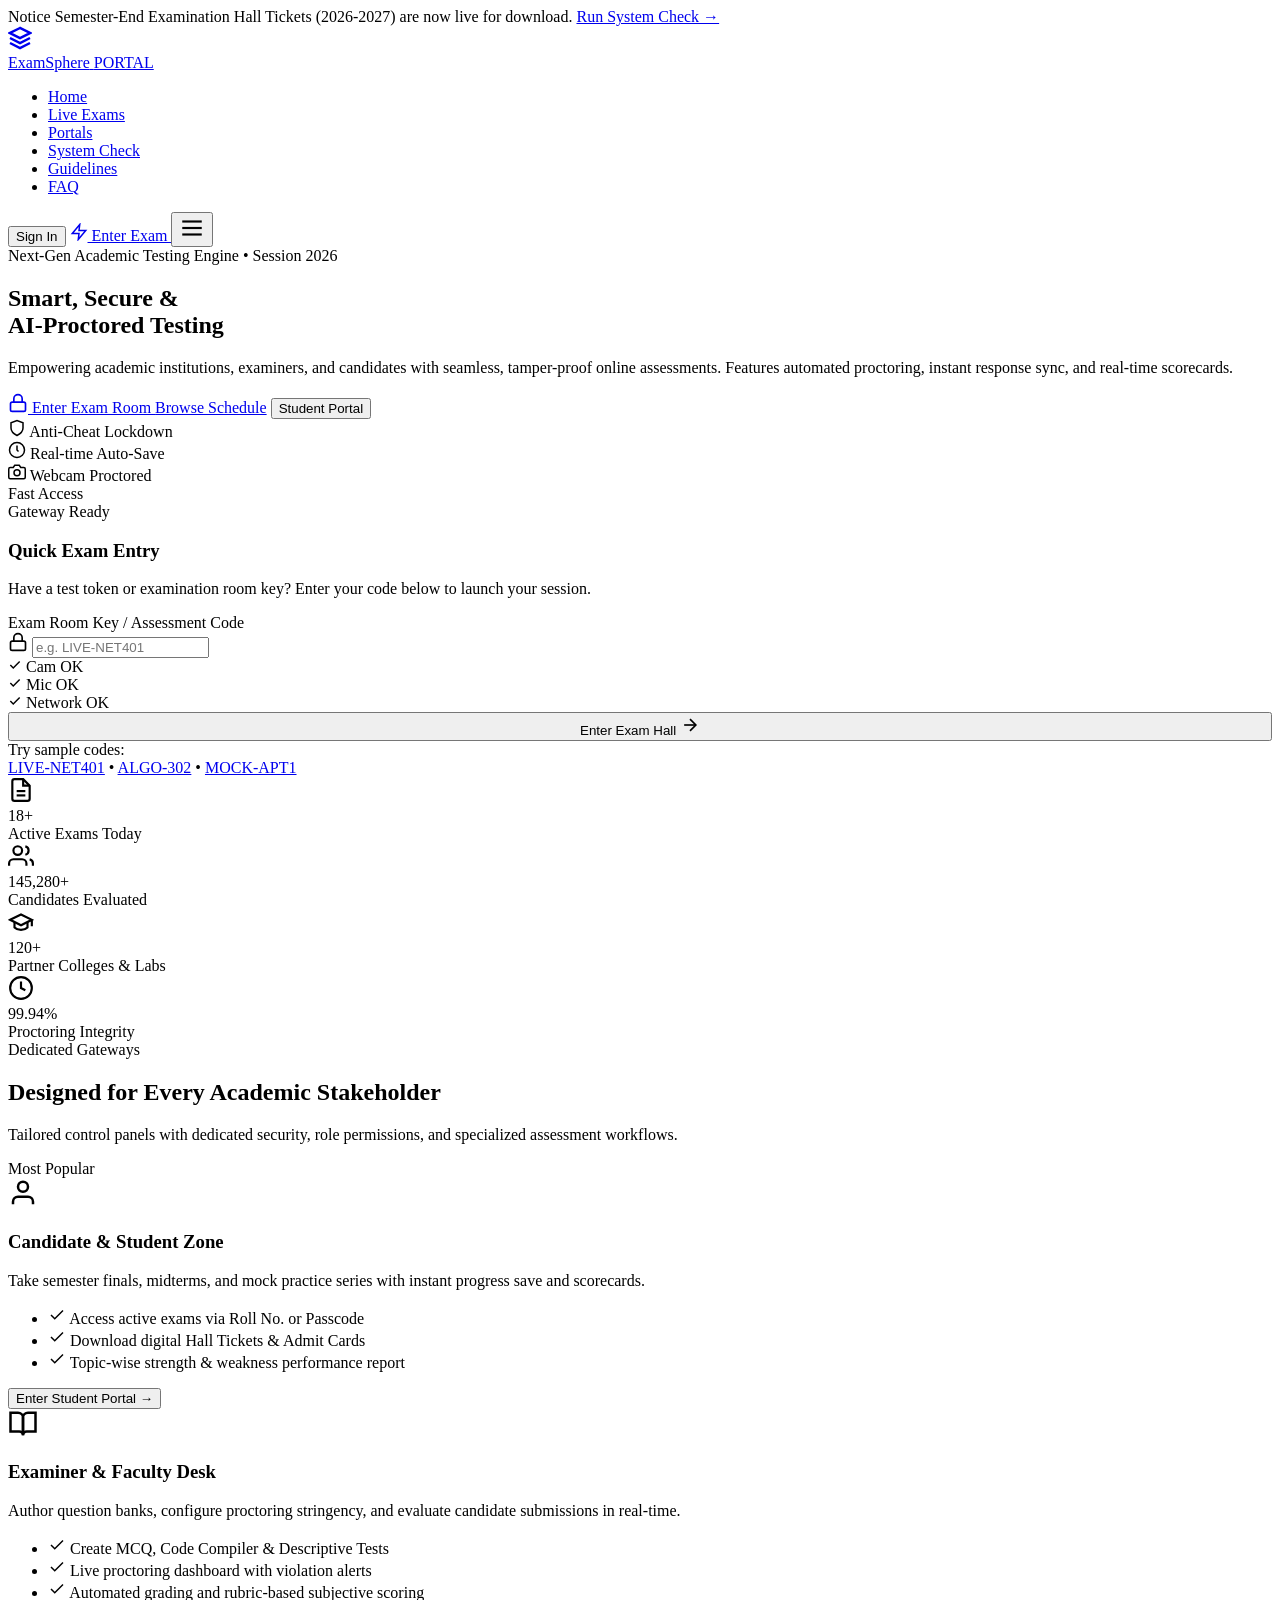
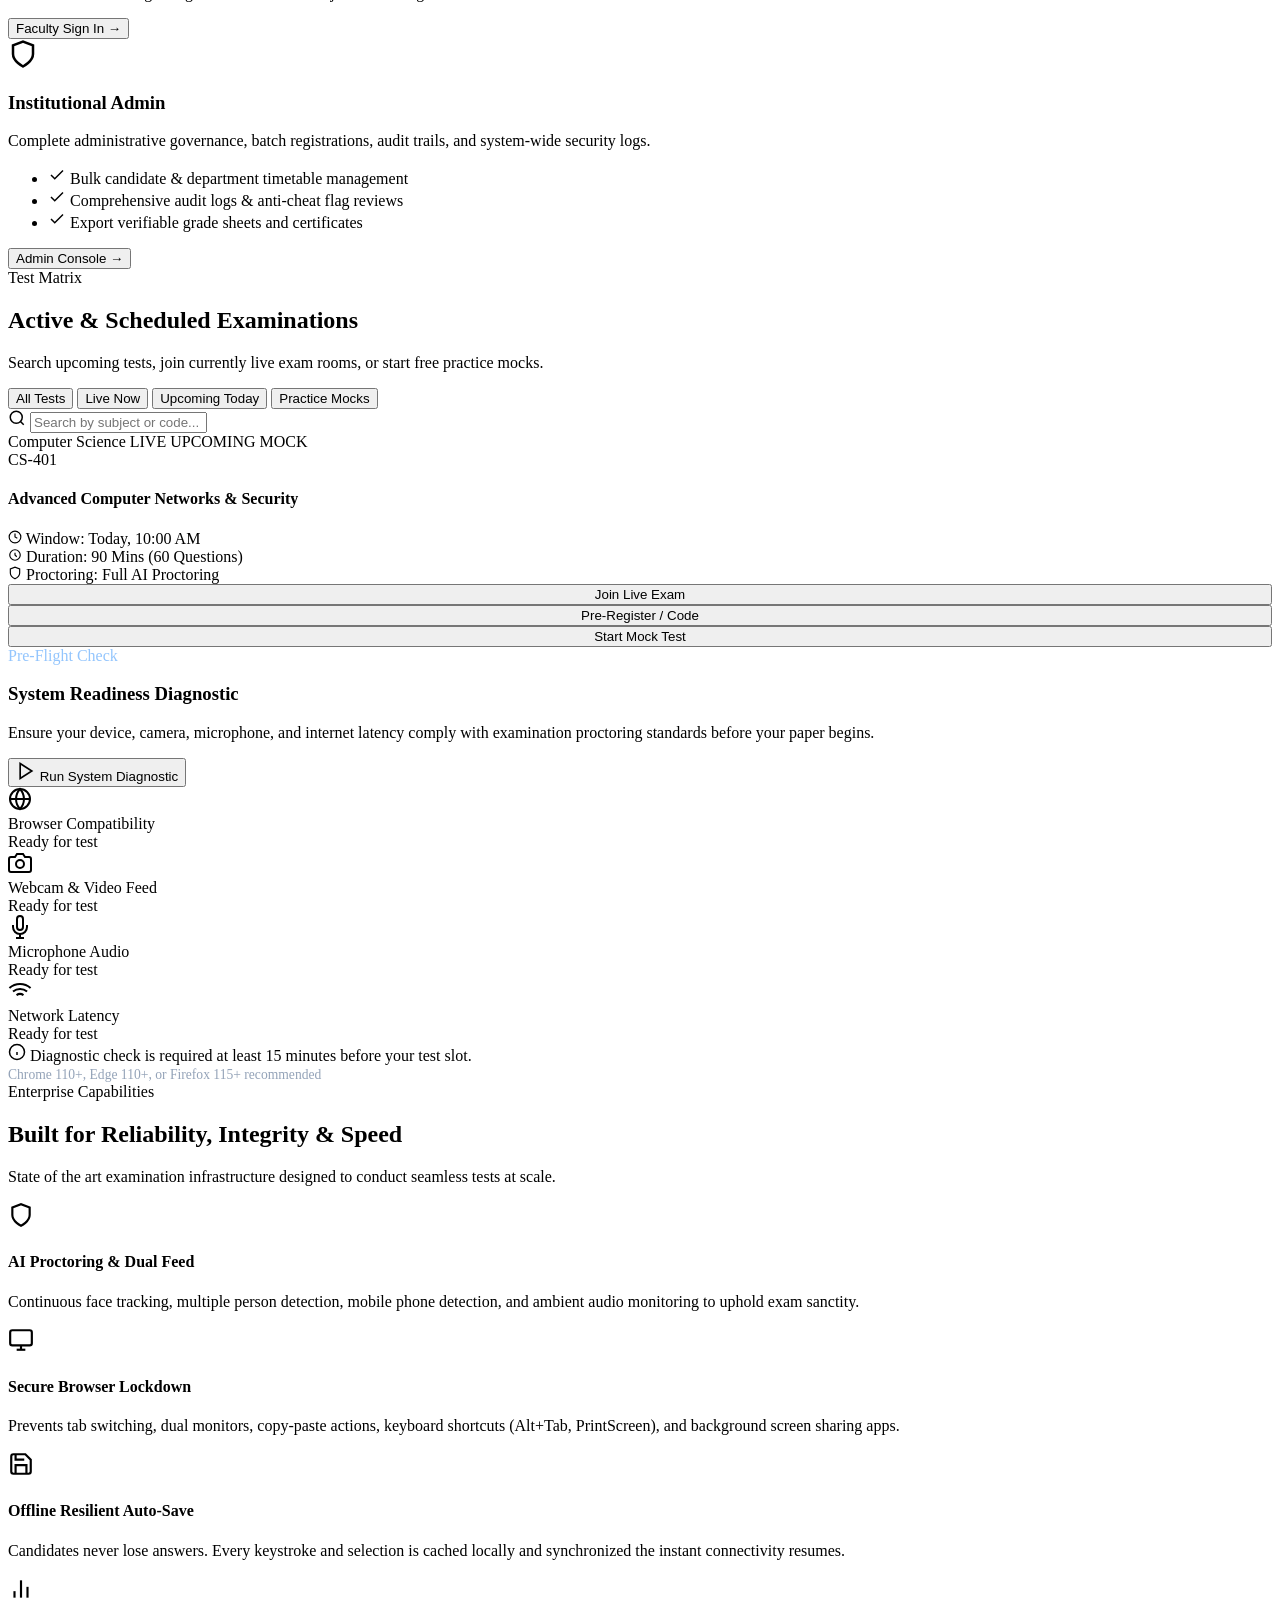
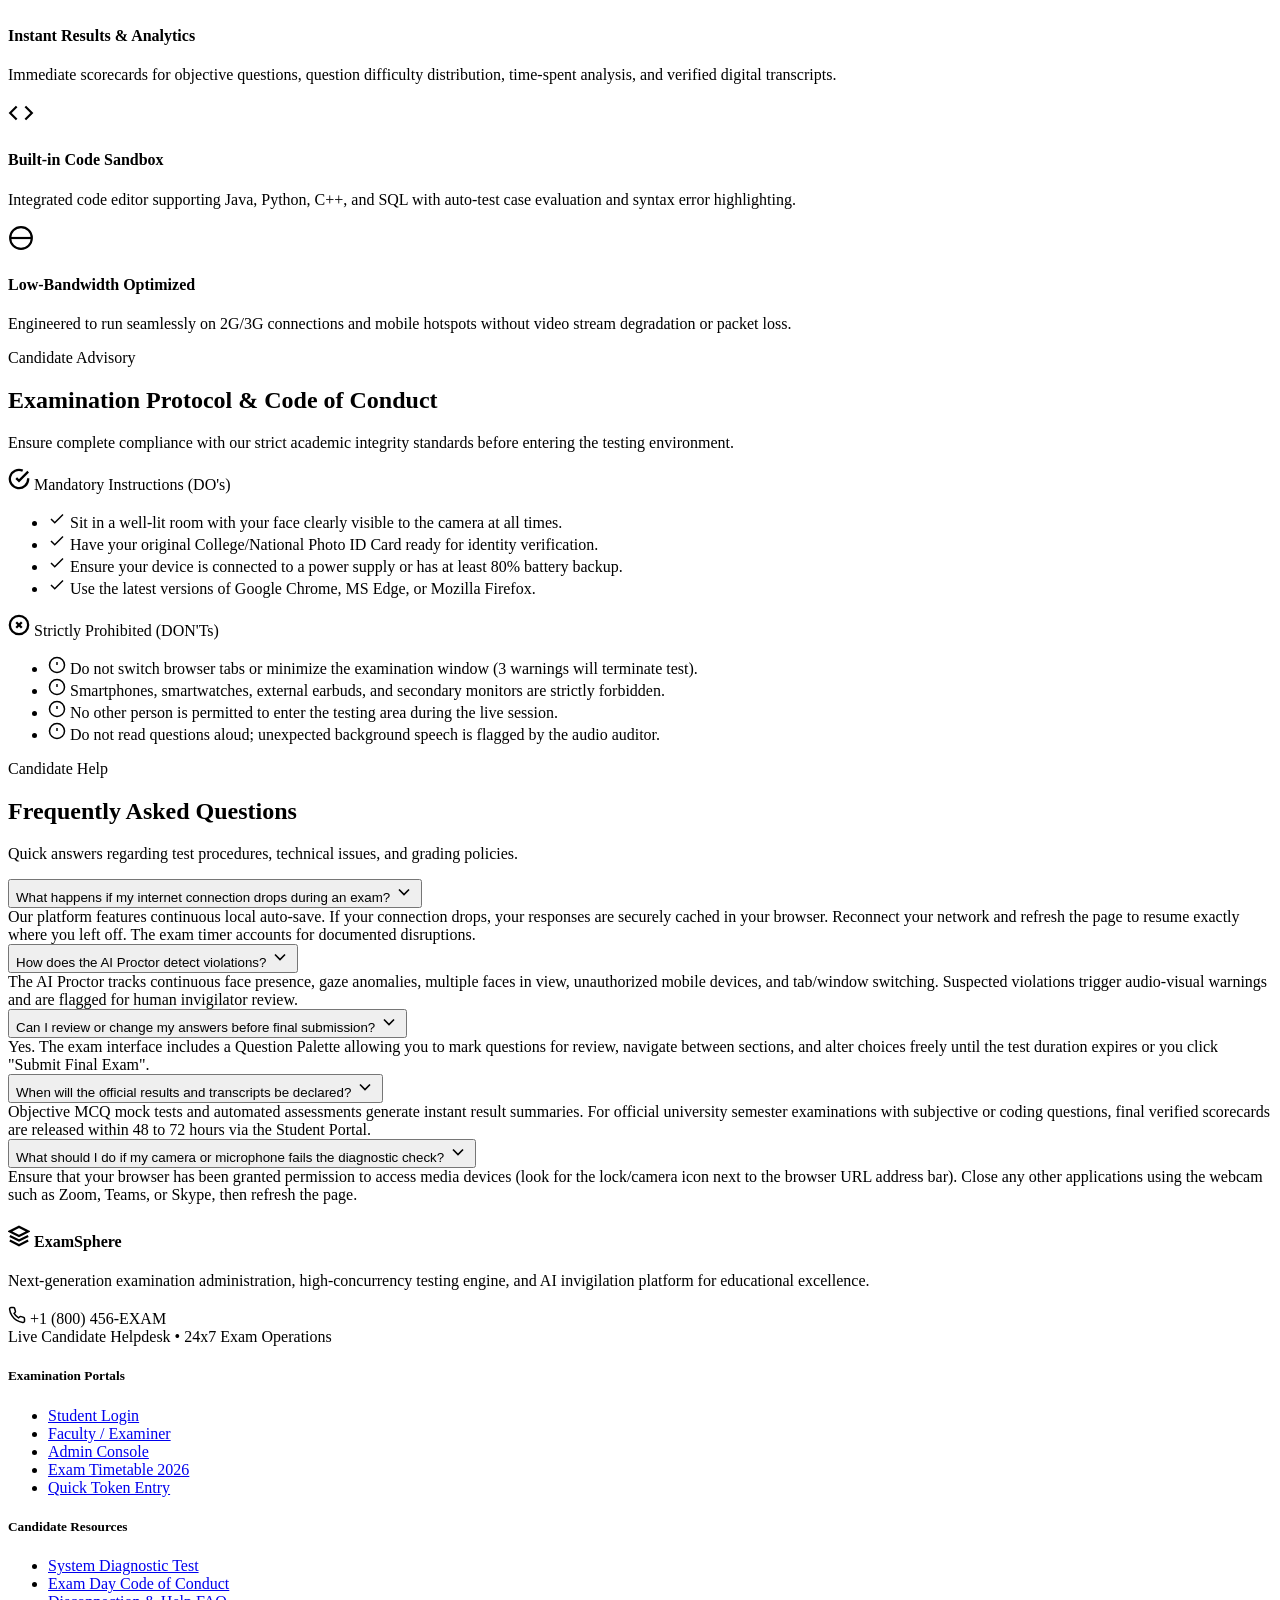
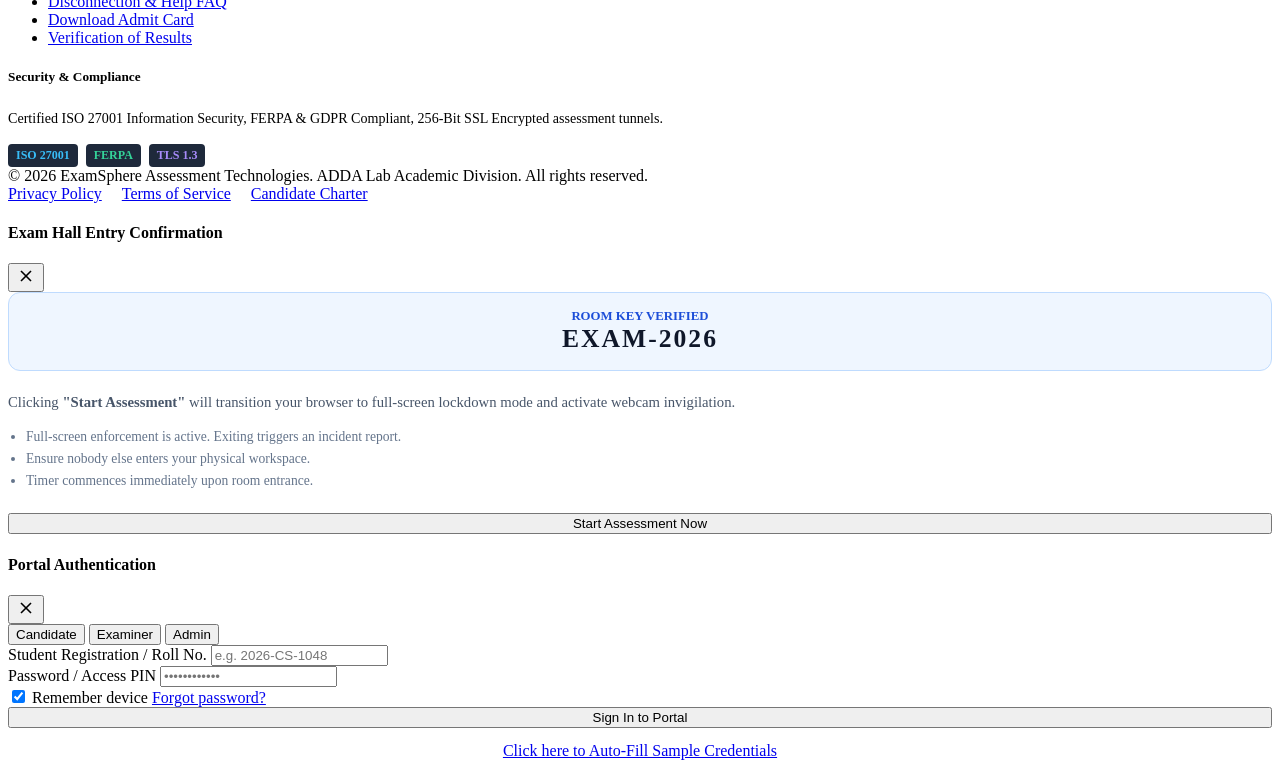
==== demo/src/main/resources/templates/index.html @ 827cda40 "HOme page Added" ====
<!DOCTYPE html>
<html lang="en" xmlns:th="http://www.thymeleaf.org">
<head>
  <meta charset="UTF-8">
  <meta name="viewport" content="width=device-width, initial-scale=1.0">
  <title>ExamSphere | Smart & Secure Online Examination Portal</title>
  <meta name="description" content="Next-generation online examination portal with AI-proctoring, browser lockdown, real-time sync, and granular performance analytics.">
  
  <!-- Google Fonts: Inter & Outfit -->
  <link rel="preconnect" href="https://fonts.googleapis.com">
  <link rel="preconnect" href="https://fonts.gstatic.com" crossorigin>
  <link href="https://fonts.googleapis.com/css2?family=Inter:wght@400;500;600;700;800&family=Outfit:wght@600;700;800&display=swap" rel="stylesheet">

  <!-- Stylesheet -->
  <link rel="stylesheet" th:href="@{/css/portal.css}" href="/css/portal.css">
</head>
<body>

  <!-- Top Announcement Bar -->
  <div class="announcement-bar">
    <div class="container announcement-content">
      <span class="announcement-badge">Notice</span>
      <span class="announcement-text" th:text="${notices != null and !notices.isEmpty() ? notices[0] : 'Semester-End Examination Hall Tickets (2026-2027) are now live for download.'}">
        Semester-End Examination Hall Tickets (2026-2027) are now live for download.
      </span>
      <a href="#system-check" class="announcement-link">Run System Check &rarr;</a>
    </div>
  </div>

  <!-- Main Navigation Header -->
  <header class="header-nav">
    <div class="container nav-container">
      <a href="/" class="brand-logo">
        <div class="brand-icon-box">
          <svg width="24" height="24" viewBox="0 0 24 24" fill="none" stroke="currentColor" stroke-width="2.5">
            <path d="M12 2L2 7l10 5 10-5-10-5zM2 17l10 5 10-5M2 12l10 5 10-5"></path>
          </svg>
        </div>
        <span>ExamSphere</span>
        <span class="brand-badge">PORTAL</span>
      </a>

      <!-- Navigation Links -->
      <nav>
        <ul class="nav-menu">
          <li><a href="#hero" class="nav-link active">Home</a></li>
          <li><a href="#schedule" class="nav-link">Live Exams</a></li>
          <li><a href="#portals" class="nav-link">Portals</a></li>
          <li><a href="#system-check" class="nav-link">System Check</a></li>
          <li><a href="#guidelines" class="nav-link">Guidelines</a></li>
          <li><a href="#faq" class="nav-link">FAQ</a></li>
        </ul>
      </nav>

      <!-- Header Actions -->
      <div class="nav-actions">
        <button class="btn btn-outline open-auth-btn" data-role="student">Sign In</button>
        <a href="#quick-access" class="btn btn-primary">
          <svg width="18" height="18" viewBox="0 0 24 24" fill="none" stroke="currentColor" stroke-width="2">
            <polygon points="13 2 3 14 12 14 11 22 21 10 12 10 13 2"></polygon>
          </svg>
          Enter Exam
        </a>
        <button class="mobile-toggle" aria-label="Toggle navigation menu">
          <svg width="26" height="26" viewBox="0 0 24 24" fill="none" stroke="currentColor" stroke-width="2">
            <line x1="3" y1="12" x2="21" y2="12"></line>
            <line x1="3" y1="6" x2="21" y2="6"></line>
            <line x1="3" y1="18" x2="21" y2="18"></line>
          </svg>
        </button>
      </div>
    </div>
  </header>

  <!-- Hero Section -->
  <section class="hero-section" id="hero">
    <div class="container hero-grid">
      
      <!-- Hero Left: Value Proposition -->
      <div class="hero-content">
        <div class="hero-pill">
          <span class="hero-pill-icon"></span>
          <span>Next-Gen Academic Testing Engine • Session 2026</span>
        </div>

        <h1 class="hero-title">
          Smart, Secure & <br>
          <span class="hero-gradient-text">AI-Proctored</span> Testing
        </h1>

        <p class="hero-desc">
          Empowering academic institutions, examiners, and candidates with seamless, tamper-proof online assessments. Features automated proctoring, instant response sync, and real-time scorecards.
        </p>

        <div class="hero-cta-group">
          <a href="#quick-access" class="btn btn-primary btn-lg">
            <svg width="20" height="20" viewBox="0 0 24 24" fill="none" stroke="currentColor" stroke-width="2">
              <rect x="3" y="11" width="18" height="11" rx="2" ry="2"></rect>
              <path d="M7 11V7a5 5 0 0 1 10 0v4"></path>
            </svg>
            Enter Exam Room
          </a>
          <a href="#schedule" class="btn btn-outline btn-lg">Browse Schedule</a>
          <button class="btn btn-secondary btn-lg open-auth-btn" data-role="student">Student Portal</button>
        </div>

        <!-- Trust Badges -->
        <div class="hero-security-badges">
          <div class="security-badge-item">
            <svg width="18" height="18" viewBox="0 0 24 24" fill="none" stroke="currentColor" stroke-width="2">
              <path d="M12 22s8-4 8-10V5l-8-3-8 3v7c0 6 8 10 8 10z"></path>
            </svg>
            <span>Anti-Cheat Lockdown</span>
          </div>
          <div class="security-badge-item">
            <svg width="18" height="18" viewBox="0 0 24 24" fill="none" stroke="currentColor" stroke-width="2">
              <circle cx="12" cy="12" r="10"></circle>
              <polyline points="12 6 12 12 14 14"></polyline>
            </svg>
            <span>Real-time Auto-Save</span>
          </div>
          <div class="security-badge-item">
            <svg width="18" height="18" viewBox="0 0 24 24" fill="none" stroke="currentColor" stroke-width="2">
              <path d="M23 19a2 2 0 0 1-2 2H3a2 2 0 0 1-2-2V8a2 2 0 0 1 2-2h4l2-3h6l2 3h4a2 2 0 0 1 2 2z"></path>
              <circle cx="12" cy="13" r="4"></circle>
            </svg>
            <span>Webcam Proctored</span>
          </div>
        </div>
      </div>

      <!-- Hero Right: Interactive Quick Exam Access Card -->
      <div class="quick-access-card" id="quick-access">
        <div class="card-header-badge">
          <span class="card-tag">Fast Access</span>
          <div class="card-status-indicator">
            <span class="card-status-dot"></span>
            <span>Gateway Ready</span>
          </div>
        </div>

        <h3>Quick Exam Entry</h3>
        <p>Have a test token or examination room key? Enter your code below to launch your session.</p>

        <form id="exam-code-form" class="exam-code-form">
          <div class="input-group">
            <label class="input-label" for="exam-code-input">Exam Room Key / Assessment Code</label>
            <div class="input-field-wrapper">
              <span class="input-icon">
                <svg width="20" height="20" viewBox="0 0 24 24" fill="none" stroke="currentColor" stroke-width="2">
                  <rect x="3" y="11" width="18" height="11" rx="2" ry="2"></rect>
                  <path d="M7 11V7a5 5 0 0 1 10 0v4"></path>
                </svg>
              </span>
              <input 
                type="text" 
                id="exam-code-input" 
                class="exam-code-input" 
                placeholder="e.g. LIVE-NET401" 
                maxlength="15" 
                autocomplete="off"
                required>
            </div>
          </div>

          <!-- Hardware status indicator lights -->
          <div class="quick-system-checks">
            <div class="check-light-item">
              <svg class="status-icon" width="14" height="14" viewBox="0 0 24 24" fill="none" stroke="currentColor" stroke-width="2.5">
                <polyline points="20 6 9 17 4 12"></polyline>
              </svg>
              <span>Cam OK</span>
            </div>
            <div class="check-light-item">
              <svg class="status-icon" width="14" height="14" viewBox="0 0 24 24" fill="none" stroke="currentColor" stroke-width="2.5">
                <polyline points="20 6 9 17 4 12"></polyline>
              </svg>
              <span>Mic OK</span>
            </div>
            <div class="check-light-item">
              <svg class="status-icon" width="14" height="14" viewBox="0 0 24 24" fill="none" stroke="currentColor" stroke-width="2.5">
                <polyline points="20 6 9 17 4 12"></polyline>
              </svg>
              <span>Network OK</span>
            </div>
          </div>

          <button type="submit" class="btn btn-primary btn-lg" style="width: 100%;">
            <span>Enter Exam Hall</span>
            <svg width="20" height="20" viewBox="0 0 24 24" fill="none" stroke="currentColor" stroke-width="2">
              <line x1="5" y1="12" x2="19" y2="12"></line>
              <polyline points="12 5 19 12 12 19"></polyline>
            </svg>
          </button>

          <div class="sample-codes-hint">
            <span>Try sample codes:</span>
            <div>
              <a href="#" class="sample-code-link" data-code="LIVE-NET401">LIVE-NET401</a> • 
              <a href="#" class="sample-code-link" data-code="ALGO-302">ALGO-302</a> • 
              <a href="#" class="sample-code-link" data-code="MOCK-APT1">MOCK-APT1</a>
            </div>
          </div>
        </form>
      </div>

    </div>
  </section>

  <!-- Key Statistics Strip -->
  <section class="stats-strip">
    <div class="container stats-grid">
      <div class="stat-card">
        <div class="stat-icon blue">
          <svg width="26" height="26" viewBox="0 0 24 24" fill="none" stroke="currentColor" stroke-width="2">
            <path d="M14 2H6a2 2 0 0 0-2 2v16a2 2 0 0 0 2 2h12a2 2 0 0 0 2-2V8z"></path>
            <polyline points="14 2 14 8 20 8"></polyline>
            <line x1="16" y1="13" x2="8" y2="13"></line>
            <line x1="16" y1="17" x2="8" y2="17"></line>
          </svg>
        </div>
        <div>
          <div class="stat-number" th:text="${stats != null ? stats['activeExams'] : '18+'}">18+</div>
          <div class="stat-label">Active Exams Today</div>
        </div>
      </div>

      <div class="stat-card">
        <div class="stat-icon indigo">
          <svg width="26" height="26" viewBox="0 0 24 24" fill="none" stroke="currentColor" stroke-width="2">
            <path d="M17 21v-2a4 4 0 0 0-4-4H5a4 4 0 0 0-4 4v2"></path>
            <circle cx="9" cy="7" r="4"></circle>
            <path d="M23 21v-2a4 4 0 0 0-3-3.87"></path>
            <path d="M16 3.13a4 4 0 0 1 0 7.75"></path>
          </svg>
        </div>
        <div>
          <div class="stat-number" th:text="${stats != null ? stats['studentsTested'] : '145,280+'}">145,280+</div>
          <div class="stat-label">Candidates Evaluated</div>
        </div>
      </div>

      <div class="stat-card">
        <div class="stat-icon emerald">
          <svg width="26" height="26" viewBox="0 0 24 24" fill="none" stroke="currentColor" stroke-width="2">
            <path d="M22 10v6M2 10l10-5 10 5-10 5z"></path>
            <path d="M6 12v5c3 3 9 3 12 0v-5"></path>
          </svg>
        </div>
        <div>
          <div class="stat-number" th:text="${stats != null ? stats['institutions'] : '120+'}">120+</div>
          <div class="stat-label">Partner Colleges & Labs</div>
        </div>
      </div>

      <div class="stat-card">
        <div class="stat-icon amber">
          <svg width="26" height="26" viewBox="0 0 24 24" fill="none" stroke="currentColor" stroke-width="2">
            <circle cx="12" cy="12" r="10"></circle>
            <polyline points="12 6 12 12 16 14"></polyline>
          </svg>
        </div>
        <div>
          <div class="stat-number" th:text="${stats != null ? stats['proctorAccuracy'] : '99.94%'}">99.94%</div>
          <div class="stat-label">Proctoring Integrity</div>
        </div>
      </div>
    </div>
  </section>

  <!-- Role Portals Section -->
  <section class="section" id="portals">
    <div class="container">
      <div class="section-header">
        <span class="section-tag">Dedicated Gateways</span>
        <h2 class="section-title">Designed for Every Academic Stakeholder</h2>
        <p class="section-desc">Tailored control panels with dedicated security, role permissions, and specialized assessment workflows.</p>
      </div>

      <div class="portal-roles-grid">
        
        <!-- Student Card -->
        <div class="role-card highlight">
          <span class="role-card-banner">Most Popular</span>
          <div class="role-icon-box student">
            <svg width="30" height="30" viewBox="0 0 24 24" fill="none" stroke="currentColor" stroke-width="2">
              <path d="M20 21v-2a4 4 0 0 0-4-4H8a4 4 0 0 0-4 4v2"></path>
              <circle cx="12" cy="7" r="4"></circle>
            </svg>
          </div>
          <h3 class="role-title">Candidate & Student Zone</h3>
          <p class="role-desc">Take semester finals, midterms, and mock practice series with instant progress save and scorecards.</p>
          <ul class="role-features">
            <li class="role-feature-item">
              <svg width="18" height="18" viewBox="0 0 24 24" fill="none" stroke="currentColor" stroke-width="2"><polyline points="20 6 9 17 4 12"></polyline></svg>
              <span>Access active exams via Roll No. or Passcode</span>
            </li>
            <li class="role-feature-item">
              <svg width="18" height="18" viewBox="0 0 24 24" fill="none" stroke="currentColor" stroke-width="2"><polyline points="20 6 9 17 4 12"></polyline></svg>
              <span>Download digital Hall Tickets & Admit Cards</span>
            </li>
            <li class="role-feature-item">
              <svg width="18" height="18" viewBox="0 0 24 24" fill="none" stroke="currentColor" stroke-width="2"><polyline points="20 6 9 17 4 12"></polyline></svg>
              <span>Topic-wise strength & weakness performance report</span>
            </li>
          </ul>
          <button class="btn btn-primary open-auth-btn" data-role="student">Enter Student Portal &rarr;</button>
        </div>

        <!-- Faculty / Examiner Card -->
        <div class="role-card">
          <div class="role-icon-box faculty">
            <svg width="30" height="30" viewBox="0 0 24 24" fill="none" stroke="currentColor" stroke-width="2">
              <path d="M2 3h6a4 4 0 0 1 4 4v14a3 3 0 0 0-3-3H2z"></path>
              <path d="M22 3h-6a4 4 0 0 0-4 4v14a3 3 0 0 1 3-3h7z"></path>
            </svg>
          </div>
          <h3 class="role-title">Examiner & Faculty Desk</h3>
          <p class="role-desc">Author question banks, configure proctoring stringency, and evaluate candidate submissions in real-time.</p>
          <ul class="role-features">
            <li class="role-feature-item">
              <svg width="18" height="18" viewBox="0 0 24 24" fill="none" stroke="currentColor" stroke-width="2"><polyline points="20 6 9 17 4 12"></polyline></svg>
              <span>Create MCQ, Code Compiler & Descriptive Tests</span>
            </li>
            <li class="role-feature-item">
              <svg width="18" height="18" viewBox="0 0 24 24" fill="none" stroke="currentColor" stroke-width="2"><polyline points="20 6 9 17 4 12"></polyline></svg>
              <span>Live proctoring dashboard with violation alerts</span>
            </li>
            <li class="role-feature-item">
              <svg width="18" height="18" viewBox="0 0 24 24" fill="none" stroke="currentColor" stroke-width="2"><polyline points="20 6 9 17 4 12"></polyline></svg>
              <span>Automated grading and rubric-based subjective scoring</span>
            </li>
          </ul>
          <button class="btn btn-outline open-auth-btn" data-role="faculty">Faculty Sign In &rarr;</button>
        </div>

        <!-- Admin Card -->
        <div class="role-card">
          <div class="role-icon-box admin">
            <svg width="30" height="30" viewBox="0 0 24 24" fill="none" stroke="currentColor" stroke-width="2">
              <path d="M12 22s8-4 8-10V5l-8-3-8 3v7c0 6 8 10 8 10z"></path>
            </svg>
          </div>
          <h3 class="role-title">Institutional Admin</h3>
          <p class="role-desc">Complete administrative governance, batch registrations, audit trails, and system-wide security logs.</p>
          <ul class="role-features">
            <li class="role-feature-item">
              <svg width="18" height="18" viewBox="0 0 24 24" fill="none" stroke="currentColor" stroke-width="2"><polyline points="20 6 9 17 4 12"></polyline></svg>
              <span>Bulk candidate & department timetable management</span>
            </li>
            <li class="role-feature-item">
              <svg width="18" height="18" viewBox="0 0 24 24" fill="none" stroke="currentColor" stroke-width="2"><polyline points="20 6 9 17 4 12"></polyline></svg>
              <span>Comprehensive audit logs & anti-cheat flag reviews</span>
            </li>
            <li class="role-feature-item">
              <svg width="18" height="18" viewBox="0 0 24 24" fill="none" stroke="currentColor" stroke-width="2"><polyline points="20 6 9 17 4 12"></polyline></svg>
              <span>Export verifiable grade sheets and certificates</span>
            </li>
          </ul>
          <button class="btn btn-outline open-auth-btn" data-role="admin">Admin Console &rarr;</button>
        </div>

      </div>
    </div>
  </section>

  <!-- Live & Upcoming Exam Schedule Board -->
  <section class="section section-alt" id="schedule">
    <div class="container">
      <div class="section-header">
        <span class="section-tag">Test Matrix</span>
        <h2 class="section-title">Active & Scheduled Examinations</h2>
        <p class="section-desc">Search upcoming tests, join currently live exam rooms, or start free practice mocks.</p>
      </div>

      <!-- Filter Tabs & Search -->
      <div class="schedule-controls">
        <div class="filter-tabs">
          <button class="tab-btn active" data-filter="ALL">All Tests</button>
          <button class="tab-btn" data-filter="LIVE">Live Now</button>
          <button class="tab-btn" data-filter="UPCOMING">Upcoming Today</button>
          <button class="tab-btn" data-filter="MOCK">Practice Mocks</button>
        </div>

        <div class="search-box">
          <span class="search-icon">
            <svg width="18" height="18" viewBox="0 0 24 24" fill="none" stroke="currentColor" stroke-width="2">
              <circle cx="11" cy="11" r="8"></circle>
              <line x1="21" y1="21" x2="16.65" y2="16.65"></line>
            </svg>
          </span>
          <input type="text" id="exam-search-input" class="search-input" placeholder="Search by subject or code...">
        </div>
      </div>

      <!-- Exam Cards Grid -->
      <div class="exams-grid">
        
        <!-- Render from Spring Boot Model -->
        <div th:each="exam : ${exams}" class="exam-card" th:attr="data-status=${exam.status}">
          <div class="exam-card-top">
            <span class="exam-dept-badge" th:text="${exam.department}">Computer Science</span>
            
            <span th:if="${exam.status == 'LIVE'}" class="status-badge live">
              <span class="status-dot"></span> LIVE
            </span>
            <span th:if="${exam.status == 'UPCOMING'}" class="status-badge upcoming">
              <span class="status-dot"></span> UPCOMING
            </span>
            <span th:if="${exam.status == 'MOCK'}" class="status-badge mock">
              <span class="status-dot"></span> MOCK
            </span>
          </div>

          <div class="exam-code" th:text="${exam.code}">CS-401</div>
          <h4 class="exam-card-title" th:text="${exam.title}">Advanced Computer Networks & Security</h4>

          <div class="exam-meta-list">
            <div class="exam-meta-row">
              <span class="exam-meta-label">
                <svg width="14" height="14" viewBox="0 0 24 24" fill="none" stroke="currentColor" stroke-width="2"><circle cx="12" cy="12" r="10"></circle><polyline points="12 6 12 12 16 14"></polyline></svg>
                Window:
              </span>
              <span class="exam-meta-value" th:text="${exam.scheduleTime}">Today, 10:00 AM</span>
            </div>
            <div class="exam-meta-row">
              <span class="exam-meta-label">
                <svg width="14" height="14" viewBox="0 0 24 24" fill="none" stroke="currentColor" stroke-width="2"><path d="M12 8v4l3 3"></path><circle cx="12" cy="12" r="9"></circle></svg>
                Duration:
              </span>
              <span class="exam-meta-value" th:text="${exam.duration + ' (' + exam.totalQuestions + ' Questions)'}">90 Mins (60 Questions)</span>
            </div>
            <div class="exam-meta-row">
              <span class="exam-meta-label">
                <svg width="14" height="14" viewBox="0 0 24 24" fill="none" stroke="currentColor" stroke-width="2"><path d="M12 22s8-4 8-10V5l-8-3-8 3v7c0 6 8 10 8 10z"></path></svg>
                Proctoring:
              </span>
              <span class="exam-meta-value" th:text="${exam.proctorType}">Full AI Proctoring</span>
            </div>
          </div>

          <div class="exam-card-footer">
            <button 
              th:if="${exam.status == 'LIVE'}" 
              class="btn btn-primary exam-action-btn" 
              style="width: 100%;"
              th:attr="data-code=${exam.sampleAccessKey},data-title=${exam.title}">
              Join Live Exam
            </button>
            <button 
              th:if="${exam.status == 'UPCOMING'}" 
              class="btn btn-outline exam-action-btn" 
              style="width: 100%;"
              th:attr="data-code=${exam.sampleAccessKey},data-title=${exam.title}">
              Pre-Register / Code
            </button>
            <button 
              th:if="${exam.status == 'MOCK'}" 
              class="btn btn-accent exam-action-btn" 
              style="width: 100%;"
              th:attr="data-code=${exam.sampleAccessKey},data-title=${exam.title}">
              Start Mock Test
            </button>
          </div>
        </div>

      </div>
    </div>
  </section>

  <!-- Pre-Exam System Diagnostic Check Widget -->
  <section class="section" id="system-check">
    <div class="container">
      <div class="system-check-banner">
        <div class="system-check-header">
          <div>
            <span class="section-tag" style="background: rgba(255, 255, 255, 0.15); color: #93c5fd;">Pre-Flight Check</span>
            <h3>System Readiness Diagnostic</h3>
            <p>Ensure your device, camera, microphone, and internet latency comply with examination proctoring standards before your paper begins.</p>
          </div>
          <button id="run-diagnostic-btn" class="btn btn-accent btn-lg">
            <svg width="20" height="20" viewBox="0 0 24 24" fill="none" stroke="currentColor" stroke-width="2">
              <polygon points="5 3 19 12 5 21 5 3"></polygon>
            </svg>
            Run System Diagnostic
          </button>
        </div>

        <!-- 4 Step Hardware Check Items -->
        <div class="check-items-grid">
          
          <div class="check-item-box" id="check-browser">
            <div class="check-icon-circle">
              <svg width="24" height="24" viewBox="0 0 24 24" fill="none" stroke="currentColor" stroke-width="2">
                <circle cx="12" cy="12" r="10"></circle>
                <line x1="2" y1="12" x2="22" y2="12"></line>
                <path d="M12 2a15.3 15.3 0 0 1 4 10 15.3 15.3 0 0 1-4 10 15.3 15.3 0 0 1-4-10 15.3 15.3 0 0 1 4-10z"></path>
              </svg>
            </div>
            <div class="check-item-title">Browser Compatibility</div>
            <div class="check-item-status">Ready for test</div>
          </div>

          <div class="check-item-box" id="check-webcam">
            <div class="check-icon-circle">
              <svg width="24" height="24" viewBox="0 0 24 24" fill="none" stroke="currentColor" stroke-width="2">
                <path d="M23 19a2 2 0 0 1-2 2H3a2 2 0 0 1-2-2V8a2 2 0 0 1 2-2h4l2-3h6l2 3h4a2 2 0 0 1 2 2z"></path>
                <circle cx="12" cy="13" r="4"></circle>
              </svg>
            </div>
            <div class="check-item-title">Webcam & Video Feed</div>
            <div class="check-item-status">Ready for test</div>
          </div>

          <div class="check-item-box" id="check-audio">
            <div class="check-icon-circle">
              <svg width="24" height="24" viewBox="0 0 24 24" fill="none" stroke="currentColor" stroke-width="2">
                <path d="M12 1a3 3 0 0 0-3 3v8a3 3 0 0 0 6 0V4a3 3 0 0 0-3-3z"></path>
                <path d="M19 10v2a7 7 0 0 1-14 0v-2"></path>
                <line x1="12" y1="19" x2="12" y2="23"></line>
                <line x1="8" y1="23" x2="16" y2="23"></line>
              </svg>
            </div>
            <div class="check-item-title">Microphone Audio</div>
            <div class="check-item-status">Ready for test</div>
          </div>

          <div class="check-item-box" id="check-network">
            <div class="check-icon-circle">
              <svg width="24" height="24" viewBox="0 0 24 24" fill="none" stroke="currentColor" stroke-width="2">
                <path d="M5 12.55a11 11 0 0 1 14.08 0"></path>
                <path d="M1.42 9a16 16 0 0 1 21.16 0"></path>
                <path d="M8.53 16.11a6 6 0 0 1 6.95 0"></path>
                <line x1="12" y1="20" x2="12.01" y2="20"></line>
              </svg>
            </div>
            <div class="check-item-title">Network Latency</div>
            <div class="check-item-status">Ready for test</div>
          </div>

        </div>

        <div class="diagnostic-actions-bar">
          <div class="diagnostic-meta">
            <svg width="18" height="18" viewBox="0 0 24 24" fill="none" stroke="currentColor" stroke-width="2">
              <circle cx="12" cy="12" r="10"></circle>
              <line x1="12" y1="16" x2="12" y2="12"></line>
              <line x1="12" y1="8" x2="12.01" y2="8"></line>
            </svg>
            <span id="diagnostic-meta-text">Diagnostic check is required at least 15 minutes before your test slot.</span>
          </div>
          <span style="font-size: 0.85rem; color: #94a3b8;">Chrome 110+, Edge 110+, or Firefox 115+ recommended</span>
        </div>
      </div>
    </div>
  </section>

  <!-- Platform Core Features Section -->
  <section class="section section-alt">
    <div class="container">
      <div class="section-header">
        <span class="section-tag">Enterprise Capabilities</span>
        <h2 class="section-title">Built for Reliability, Integrity & Speed</h2>
        <p class="section-desc">State of the art examination infrastructure designed to conduct seamless tests at scale.</p>
      </div>

      <div class="features-grid">
        <div class="feature-box">
          <div class="feature-icon-wrapper">
            <svg width="26" height="26" viewBox="0 0 24 24" fill="none" stroke="currentColor" stroke-width="2">
              <path d="M12 22s8-4 8-10V5l-8-3-8 3v7c0 6 8 10 8 10z"></path>
            </svg>
          </div>
          <h4 class="feature-title">AI Proctoring & Dual Feed</h4>
          <p class="feature-desc">Continuous face tracking, multiple person detection, mobile phone detection, and ambient audio monitoring to uphold exam sanctity.</p>
        </div>

        <div class="feature-box">
          <div class="feature-icon-wrapper">
            <svg width="26" height="26" viewBox="0 0 24 24" fill="none" stroke="currentColor" stroke-width="2">
              <rect x="2" y="3" width="20" height="14" rx="2" ry="2"></rect>
              <line x1="8" y1="21" x2="16" y2="21"></line>
              <line x1="12" y1="17" x2="12" y2="21"></line>
            </svg>
          </div>
          <h4 class="feature-title">Secure Browser Lockdown</h4>
          <p class="feature-desc">Prevents tab switching, dual monitors, copy-paste actions, keyboard shortcuts (Alt+Tab, PrintScreen), and background screen sharing apps.</p>
        </div>

        <div class="feature-box">
          <div class="feature-icon-wrapper">
            <svg width="26" height="26" viewBox="0 0 24 24" fill="none" stroke="currentColor" stroke-width="2">
              <path d="M19 21H5a2 2 0 0 1-2-2V5a2 2 0 0 1 2-2h11l5 5v11a2 2 0 0 1-2 2z"></path>
              <polyline points="17 21 17 13 7 13 7 21"></polyline>
              <polyline points="7 3 7 8 15 8"></polyline>
            </svg>
          </div>
          <h4 class="feature-title">Offline Resilient Auto-Save</h4>
          <p class="feature-desc">Candidates never lose answers. Every keystroke and selection is cached locally and synchronized the instant connectivity resumes.</p>
        </div>

        <div class="feature-box">
          <div class="feature-icon-wrapper">
            <svg width="26" height="26" viewBox="0 0 24 24" fill="none" stroke="currentColor" stroke-width="2">
              <line x1="18" y1="20" x2="18" y2="10"></line>
              <line x1="12" y1="20" x2="12" y2="4"></line>
              <line x1="6" y1="20" x2="6" y2="14"></line>
            </svg>
          </div>
          <h4 class="feature-title">Instant Results & Analytics</h4>
          <p class="feature-desc">Immediate scorecards for objective questions, question difficulty distribution, time-spent analysis, and verified digital transcripts.</p>
        </div>

        <div class="feature-box">
          <div class="feature-icon-wrapper">
            <svg width="26" height="26" viewBox="0 0 24 24" fill="none" stroke="currentColor" stroke-width="2">
              <polyline points="16 18 22 12 16 6"></polyline>
              <polyline points="8 6 2 12 8 18"></polyline>
            </svg>
          </div>
          <h4 class="feature-title">Built-in Code Sandbox</h4>
          <p class="feature-desc">Integrated code editor supporting Java, Python, C++, and SQL with auto-test case evaluation and syntax error highlighting.</p>
        </div>

        <div class="feature-box">
          <div class="feature-icon-wrapper">
            <svg width="26" height="26" viewBox="0 0 24 24" fill="none" stroke="currentColor" stroke-width="2">
              <circle cx="12" cy="12" r="10"></circle>
              <line x1="2" y1="12" x2="22" y2="12"></line>
            </svg>
          </div>
          <h4 class="feature-title">Low-Bandwidth Optimized</h4>
          <p class="feature-desc">Engineered to run seamlessly on 2G/3G connections and mobile hotspots without video stream degradation or packet loss.</p>
        </div>
      </div>
    </div>
  </section>

  <!-- Guidelines & Candidate Code of Conduct -->
  <section class="section" id="guidelines">
    <div class="container">
      <div class="section-header">
        <span class="section-tag">Candidate Advisory</span>
        <h2 class="section-title">Examination Protocol & Code of Conduct</h2>
        <p class="section-desc">Ensure complete compliance with our strict academic integrity standards before entering the testing environment.</p>
      </div>

      <div class="guidelines-grid">
        <!-- Do's -->
        <div class="guideline-card dos">
          <div class="guideline-card-title">
            <svg width="22" height="22" viewBox="0 0 24 24" fill="none" stroke="currentColor" stroke-width="2.5">
              <path d="M22 11.08V12a10 10 0 1 1-5.93-9.14"></path>
              <polyline points="22 4 12 14.01 9 11.01"></polyline>
            </svg>
            <span>Mandatory Instructions (DO's)</span>
          </div>
          <ul class="guideline-list">
            <li class="guideline-item">
              <svg width="18" height="18" viewBox="0 0 24 24" fill="none" stroke="currentColor" stroke-width="2"><polyline points="20 6 9 17 4 12"></polyline></svg>
              <span>Sit in a well-lit room with your face clearly visible to the camera at all times.</span>
            </li>
            <li class="guideline-item">
              <svg width="18" height="18" viewBox="0 0 24 24" fill="none" stroke="currentColor" stroke-width="2"><polyline points="20 6 9 17 4 12"></polyline></svg>
              <span>Have your original College/National Photo ID Card ready for identity verification.</span>
            </li>
            <li class="guideline-item">
              <svg width="18" height="18" viewBox="0 0 24 24" fill="none" stroke="currentColor" stroke-width="2"><polyline points="20 6 9 17 4 12"></polyline></svg>
              <span>Ensure your device is connected to a power supply or has at least 80% battery backup.</span>
            </li>
            <li class="guideline-item">
              <svg width="18" height="18" viewBox="0 0 24 24" fill="none" stroke="currentColor" stroke-width="2"><polyline points="20 6 9 17 4 12"></polyline></svg>
              <span>Use the latest versions of Google Chrome, MS Edge, or Mozilla Firefox.</span>
            </li>
          </ul>
        </div>

        <!-- Don'ts -->
        <div class="guideline-card donts">
          <div class="guideline-card-title">
            <svg width="22" height="22" viewBox="0 0 24 24" fill="none" stroke="currentColor" stroke-width="2.5">
              <circle cx="12" cy="12" r="10"></circle>
              <line x1="15" y1="9" x2="9" y2="15"></line>
              <line x1="9" y1="9" x2="15" y2="15"></line>
            </svg>
            <span>Strictly Prohibited (DON'Ts)</span>
          </div>
          <ul class="guideline-list">
            <li class="guideline-item">
              <svg width="18" height="18" viewBox="0 0 24 24" fill="none" stroke="currentColor" stroke-width="2"><circle cx="12" cy="12" r="10"></circle><line x1="12" y1="8" x2="12" y2="12"></line><line x1="12" y1="16" x2="12.01" y2="16"></line></svg>
              <span>Do not switch browser tabs or minimize the examination window (3 warnings will terminate test).</span>
            </li>
            <li class="guideline-item">
              <svg width="18" height="18" viewBox="0 0 24 24" fill="none" stroke="currentColor" stroke-width="2"><circle cx="12" cy="12" r="10"></circle><line x1="12" y1="8" x2="12" y2="12"></line><line x1="12" y1="16" x2="12.01" y2="16"></line></svg>
              <span>Smartphones, smartwatches, external earbuds, and secondary monitors are strictly forbidden.</span>
            </li>
            <li class="guideline-item">
              <svg width="18" height="18" viewBox="0 0 24 24" fill="none" stroke="currentColor" stroke-width="2"><circle cx="12" cy="12" r="10"></circle><line x1="12" y1="8" x2="12" y2="12"></line><line x1="12" y1="16" x2="12.01" y2="16"></line></svg>
              <span>No other person is permitted to enter the testing area during the live session.</span>
            </li>
            <li class="guideline-item">
              <svg width="18" height="18" viewBox="0 0 24 24" fill="none" stroke="currentColor" stroke-width="2"><circle cx="12" cy="12" r="10"></circle><line x1="12" y1="8" x2="12" y2="12"></line><line x1="12" y1="16" x2="12.01" y2="16"></line></svg>
              <span>Do not read questions aloud; unexpected background speech is flagged by the audio auditor.</span>
            </li>
          </ul>
        </div>
      </div>
    </div>
  </section>

  <!-- FAQ Accordion Section -->
  <section class="section section-alt" id="faq">
    <div class="container">
      <div class="section-header">
        <span class="section-tag">Candidate Help</span>
        <h2 class="section-title">Frequently Asked Questions</h2>
        <p class="section-desc">Quick answers regarding test procedures, technical issues, and grading policies.</p>
      </div>

      <div class="faq-wrapper">
        
        <div class="faq-item active">
          <button class="faq-header">
            <span>What happens if my internet connection drops during an exam?</span>
            <svg class="faq-icon-arrow" width="20" height="20" viewBox="0 0 24 24" fill="none" stroke="currentColor" stroke-width="2">
              <polyline points="6 9 12 15 18 9"></polyline>
            </svg>
          </button>
          <div class="faq-content">
            Our platform features continuous local auto-save. If your connection drops, your responses are securely cached in your browser. Reconnect your network and refresh the page to resume exactly where you left off. The exam timer accounts for documented disruptions.
          </div>
        </div>

        <div class="faq-item">
          <button class="faq-header">
            <span>How does the AI Proctor detect violations?</span>
            <svg class="faq-icon-arrow" width="20" height="20" viewBox="0 0 24 24" fill="none" stroke="currentColor" stroke-width="2">
              <polyline points="6 9 12 15 18 9"></polyline>
            </svg>
          </button>
          <div class="faq-content">
            The AI Proctor tracks continuous face presence, gaze anomalies, multiple faces in view, unauthorized mobile devices, and tab/window switching. Suspected violations trigger audio-visual warnings and are flagged for human invigilator review.
          </div>
        </div>

        <div class="faq-item">
          <button class="faq-header">
            <span>Can I review or change my answers before final submission?</span>
            <svg class="faq-icon-arrow" width="20" height="20" viewBox="0 0 24 24" fill="none" stroke="currentColor" stroke-width="2">
              <polyline points="6 9 12 15 18 9"></polyline>
            </svg>
          </button>
          <div class="faq-content">
            Yes. The exam interface includes a Question Palette allowing you to mark questions for review, navigate between sections, and alter choices freely until the test duration expires or you click "Submit Final Exam".
          </div>
        </div>

        <div class="faq-item">
          <button class="faq-header">
            <span>When will the official results and transcripts be declared?</span>
            <svg class="faq-icon-arrow" width="20" height="20" viewBox="0 0 24 24" fill="none" stroke="currentColor" stroke-width="2">
              <polyline points="6 9 12 15 18 9"></polyline>
            </svg>
          </button>
          <div class="faq-content">
            Objective MCQ mock tests and automated assessments generate instant result summaries. For official university semester examinations with subjective or coding questions, final verified scorecards are released within 48 to 72 hours via the Student Portal.
          </div>
        </div>

        <div class="faq-item">
          <button class="faq-header">
            <span>What should I do if my camera or microphone fails the diagnostic check?</span>
            <svg class="faq-icon-arrow" width="20" height="20" viewBox="0 0 24 24" fill="none" stroke="currentColor" stroke-width="2">
              <polyline points="6 9 12 15 18 9"></polyline>
            </svg>
          </button>
          <div class="faq-content">
            Ensure that your browser has been granted permission to access media devices (look for the lock/camera icon next to the browser URL address bar). Close any other applications using the webcam such as Zoom, Teams, or Skype, then refresh the page.
          </div>
        </div>

      </div>
    </div>
  </section>

  <!-- Site Footer -->
  <footer class="site-footer">
    <div class="container">
      <div class="footer-top-grid">
        
        <div class="footer-brand">
          <h4>
            <svg width="22" height="22" viewBox="0 0 24 24" fill="none" stroke="currentColor" stroke-width="2.5">
              <path d="M12 2L2 7l10 5 10-5-10-5zM2 17l10 5 10-5M2 12l10 5 10-5"></path>
            </svg>
            ExamSphere
          </h4>
          <p class="footer-desc">
            Next-generation examination administration, high-concurrency testing engine, and AI invigilation platform for educational excellence.
          </p>
          <div class="support-box">
            <div class="support-phone">
              <svg width="18" height="18" viewBox="0 0 24 24" fill="none" stroke="currentColor" stroke-width="2">
                <path d="M22 16.92v3a2 2 0 0 1-2.18 2 19.79 19.79 0 0 1-8.63-3.07 19.5 19.5 0 0 1-6-6 19.79 19.79 0 0 1-3.07-8.67A2 2 0 0 1 4.11 2h3a2 2 0 0 1 2 1.72 12.84 12.84 0 0 0 .7 2.81 2 2 0 0 1-.45 2.11L8.09 9.91a16 16 0 0 0 6 6l1.27-1.27a2 2 0 0 1 2.11-.45 12.84 12.84 0 0 0 2.81.7A2 2 0 0 1 22 16.92z"></path>
              </svg>
              <span>+1 (800) 456-EXAM</span>
            </div>
            <div class="support-hours">Live Candidate Helpdesk • 24x7 Exam Operations</div>
          </div>
        </div>

        <div>
          <h5 class="footer-title">Examination Portals</h5>
          <ul class="footer-links">
            <li><a href="#" class="footer-link open-auth-btn" data-role="student">Student Login</a></li>
            <li><a href="#" class="footer-link open-auth-btn" data-role="faculty">Faculty / Examiner</a></li>
            <li><a href="#" class="footer-link open-auth-btn" data-role="admin">Admin Console</a></li>
            <li><a href="#schedule" class="footer-link">Exam Timetable 2026</a></li>
            <li><a href="#quick-access" class="footer-link">Quick Token Entry</a></li>
          </ul>
        </div>

        <div>
          <h5 class="footer-title">Candidate Resources</h5>
          <ul class="footer-links">
            <li><a href="#system-check" class="footer-link">System Diagnostic Test</a></li>
            <li><a href="#guidelines" class="footer-link">Exam Day Code of Conduct</a></li>
            <li><a href="#faq" class="footer-link">Disconnection & Help FAQ</a></li>
            <li><a href="#" class="footer-link">Download Admit Card</a></li>
            <li><a href="#" class="footer-link">Verification of Results</a></li>
          </ul>
        </div>

        <div>
          <h5 class="footer-title">Security & Compliance</h5>
          <p style="font-size: 0.88rem; line-height: 1.6; margin-bottom: 14px;">
            Certified ISO 27001 Information Security, FERPA & GDPR Compliant, 256-Bit SSL Encrypted assessment tunnels.
          </p>
          <div style="display: flex; gap: 8px; flex-wrap: wrap;">
            <span style="font-size: 0.75rem; background: #1e293b; padding: 4px 8px; border-radius: 4px; color: #38bdf8; font-weight: 600;">ISO 27001</span>
            <span style="font-size: 0.75rem; background: #1e293b; padding: 4px 8px; border-radius: 4px; color: #34d399; font-weight: 600;">FERPA</span>
            <span style="font-size: 0.75rem; background: #1e293b; padding: 4px 8px; border-radius: 4px; color: #a78bfa; font-weight: 600;">TLS 1.3</span>
          </div>
        </div>

      </div>

      <div class="footer-bottom">
        <div>&copy; 2026 ExamSphere Assessment Technologies. ADDA Lab Academic Division. All rights reserved.</div>
        <div style="display: flex; gap: 20px;">
          <a href="#" class="footer-link">Privacy Policy</a>
          <a href="#" class="footer-link">Terms of Service</a>
          <a href="#" class="footer-link">Candidate Charter</a>
        </div>
      </div>
    </div>
  </footer>

  <!-- Modal: Exam Hall Launch Confirmation -->
  <div class="modal-overlay" id="exam-launch-modal">
    <div class="modal-dialog">
      <div class="modal-header">
        <h4 class="modal-title">Exam Hall Entry Confirmation</h4>
        <button class="modal-close-btn" id="launch-modal-close" aria-label="Close dialog">
          <svg width="20" height="20" viewBox="0 0 24 24" fill="none" stroke="currentColor" stroke-width="2">
            <line x1="18" y1="6" x2="6" y2="18"></line>
            <line x1="6" y1="6" x2="18" y2="18"></line>
          </svg>
        </button>
      </div>
      <div class="modal-body">
        <div style="background: #eff6ff; border: 1px solid #bfdbfe; border-radius: 12px; padding: 16px; margin-bottom: 20px; text-align: center;">
          <div style="font-size: 0.8rem; font-weight: 700; color: #1d4ed8; text-transform: uppercase;">Room Key Verified</div>
          <div id="launch-exam-code-display" style="font-size: 1.6rem; font-weight: 800; color: #0f172a; letter-spacing: 2px;">EXAM-2026</div>
        </div>

        <p style="font-size: 0.92rem; color: #475569; margin-bottom: 16px; line-height: 1.5;">
          Clicking <strong>"Start Assessment"</strong> will transition your browser to full-screen lockdown mode and activate webcam invigilation.
        </p>

        <ul style="font-size: 0.85rem; color: #64748b; margin-bottom: 24px; padding-left: 18px; display: flex; flex-direction: column; gap: 6px;">
          <li>Full-screen enforcement is active. Exiting triggers an incident report.</li>
          <li>Ensure nobody else enters your physical workspace.</li>
          <li>Timer commences immediately upon room entrance.</li>
        </ul>

        <button id="launch-modal-confirm" class="btn btn-primary btn-lg" style="width: 100%;">
          Start Assessment Now
        </button>
      </div>
    </div>
  </div>

  <!-- Modal: Universal Sign In -->
  <div class="modal-overlay" id="auth-modal">
    <div class="modal-dialog">
      <div class="modal-header">
        <h4 class="modal-title" id="auth-modal-title">Portal Authentication</h4>
        <button class="modal-close-btn" id="auth-modal-close" aria-label="Close dialog">
          <svg width="20" height="20" viewBox="0 0 24 24" fill="none" stroke="currentColor" stroke-width="2">
            <line x1="18" y1="6" x2="6" y2="18"></line>
            <line x1="6" y1="6" x2="18" y2="18"></line>
          </svg>
        </button>
      </div>
      <div class="modal-body">
        <div class="auth-tabs">
          <button class="auth-tab-btn active" data-role="student">Candidate</button>
          <button class="auth-tab-btn" data-role="faculty">Examiner</button>
          <button class="auth-tab-btn" data-role="admin">Admin</button>
        </div>

        <form id="auth-form">
          <div class="form-group">
            <label class="form-label" id="auth-id-label" for="auth-id-input">Student Registration / Roll No.</label>
            <input type="text" id="auth-id-input" class="form-input" placeholder="e.g. 2026-CS-1048" required>
          </div>

          <div class="form-group">
            <label class="form-label" for="auth-password-input">Password / Access PIN</label>
            <input type="password" id="auth-password-input" class="form-input" placeholder="••••••••••••" required>
          </div>

          <div class="form-options">
            <label class="checkbox-label">
              <input type="checkbox" checked>
              <span>Remember device</span>
            </label>
            <a href="#" class="forgot-link">Forgot password?</a>
          </div>

          <button type="submit" class="btn btn-primary btn-lg" style="width: 100%;">
            Sign In to Portal
          </button>

          <div style="text-align: center; margin-top: 14px;">
            <a href="#" class="demo-fill-btn" id="demo-fill-btn">Click here to Auto-Fill Sample Credentials</a>
          </div>
        </form>
      </div>
    </div>
  </div>

  <!-- JavaScript -->
  <script th:src="@{/js/portal.js}" src="/js/portal.js"></script>
</body>
</html>
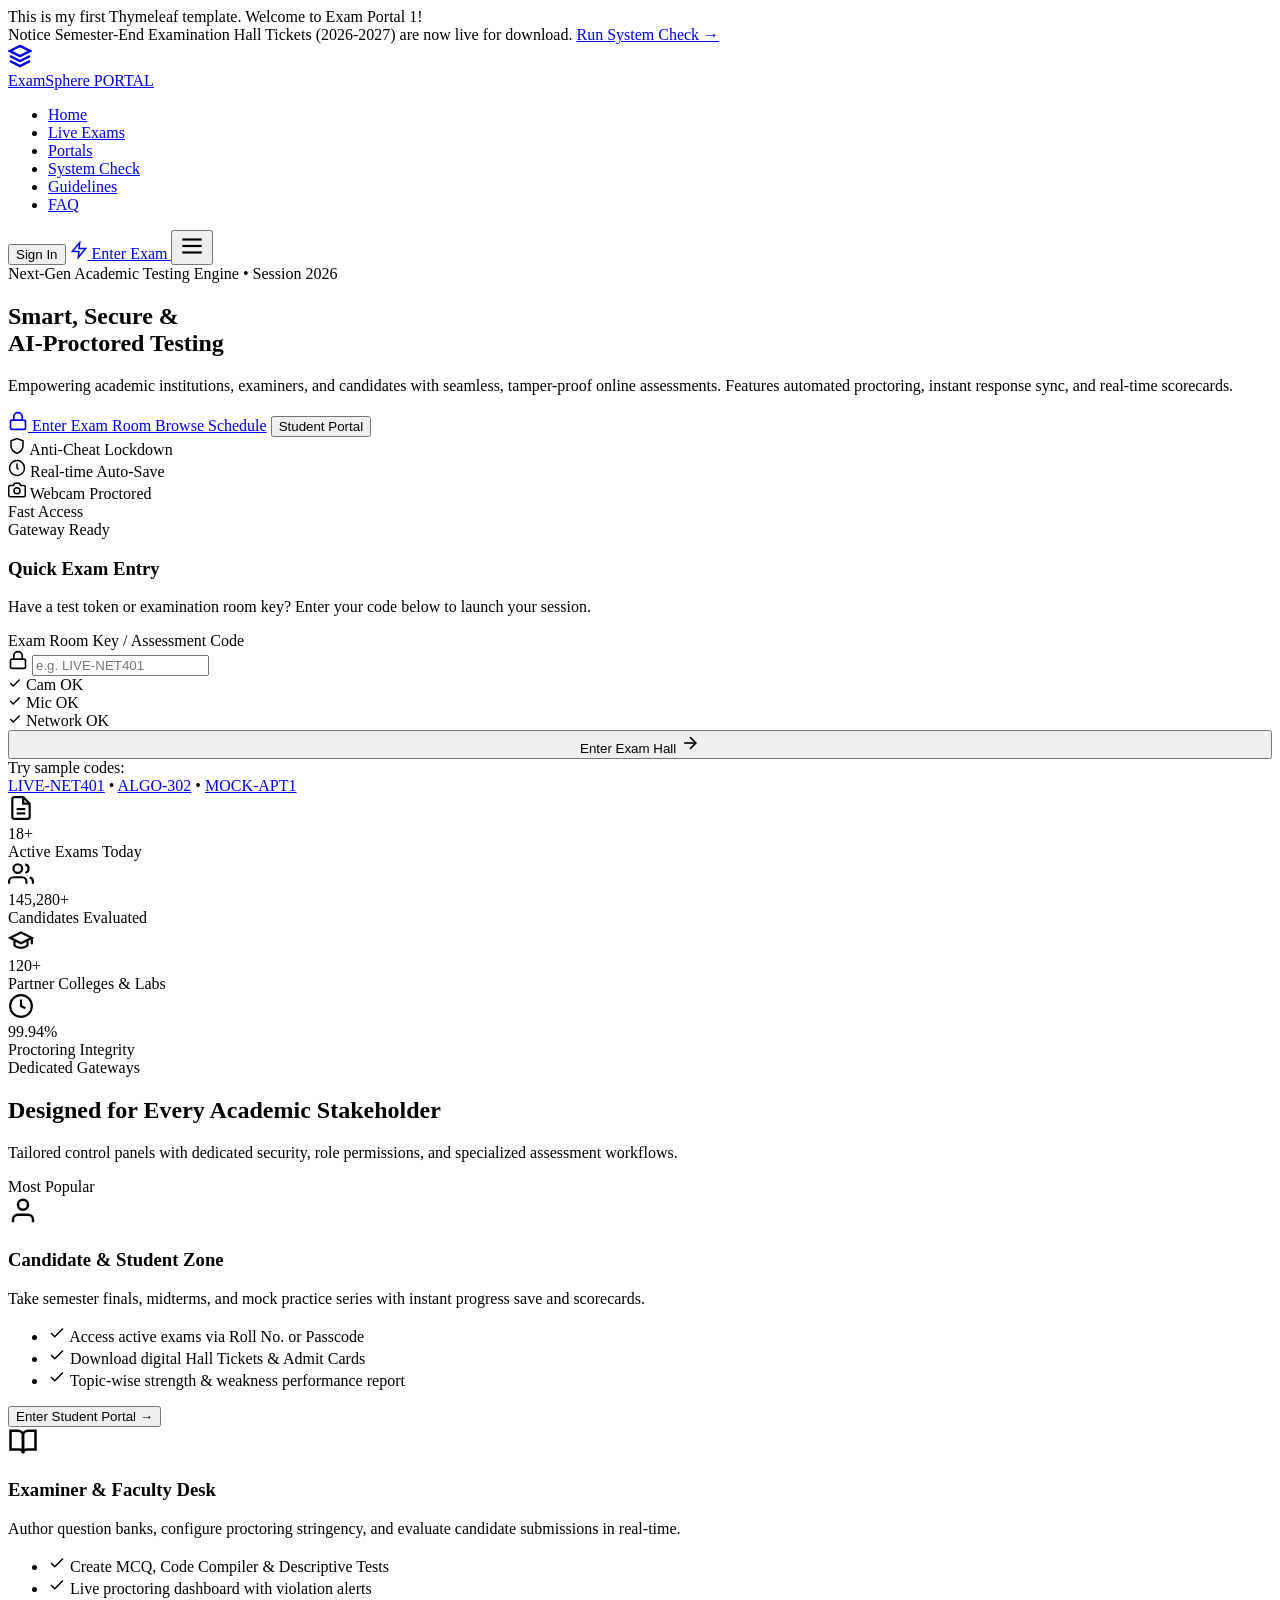
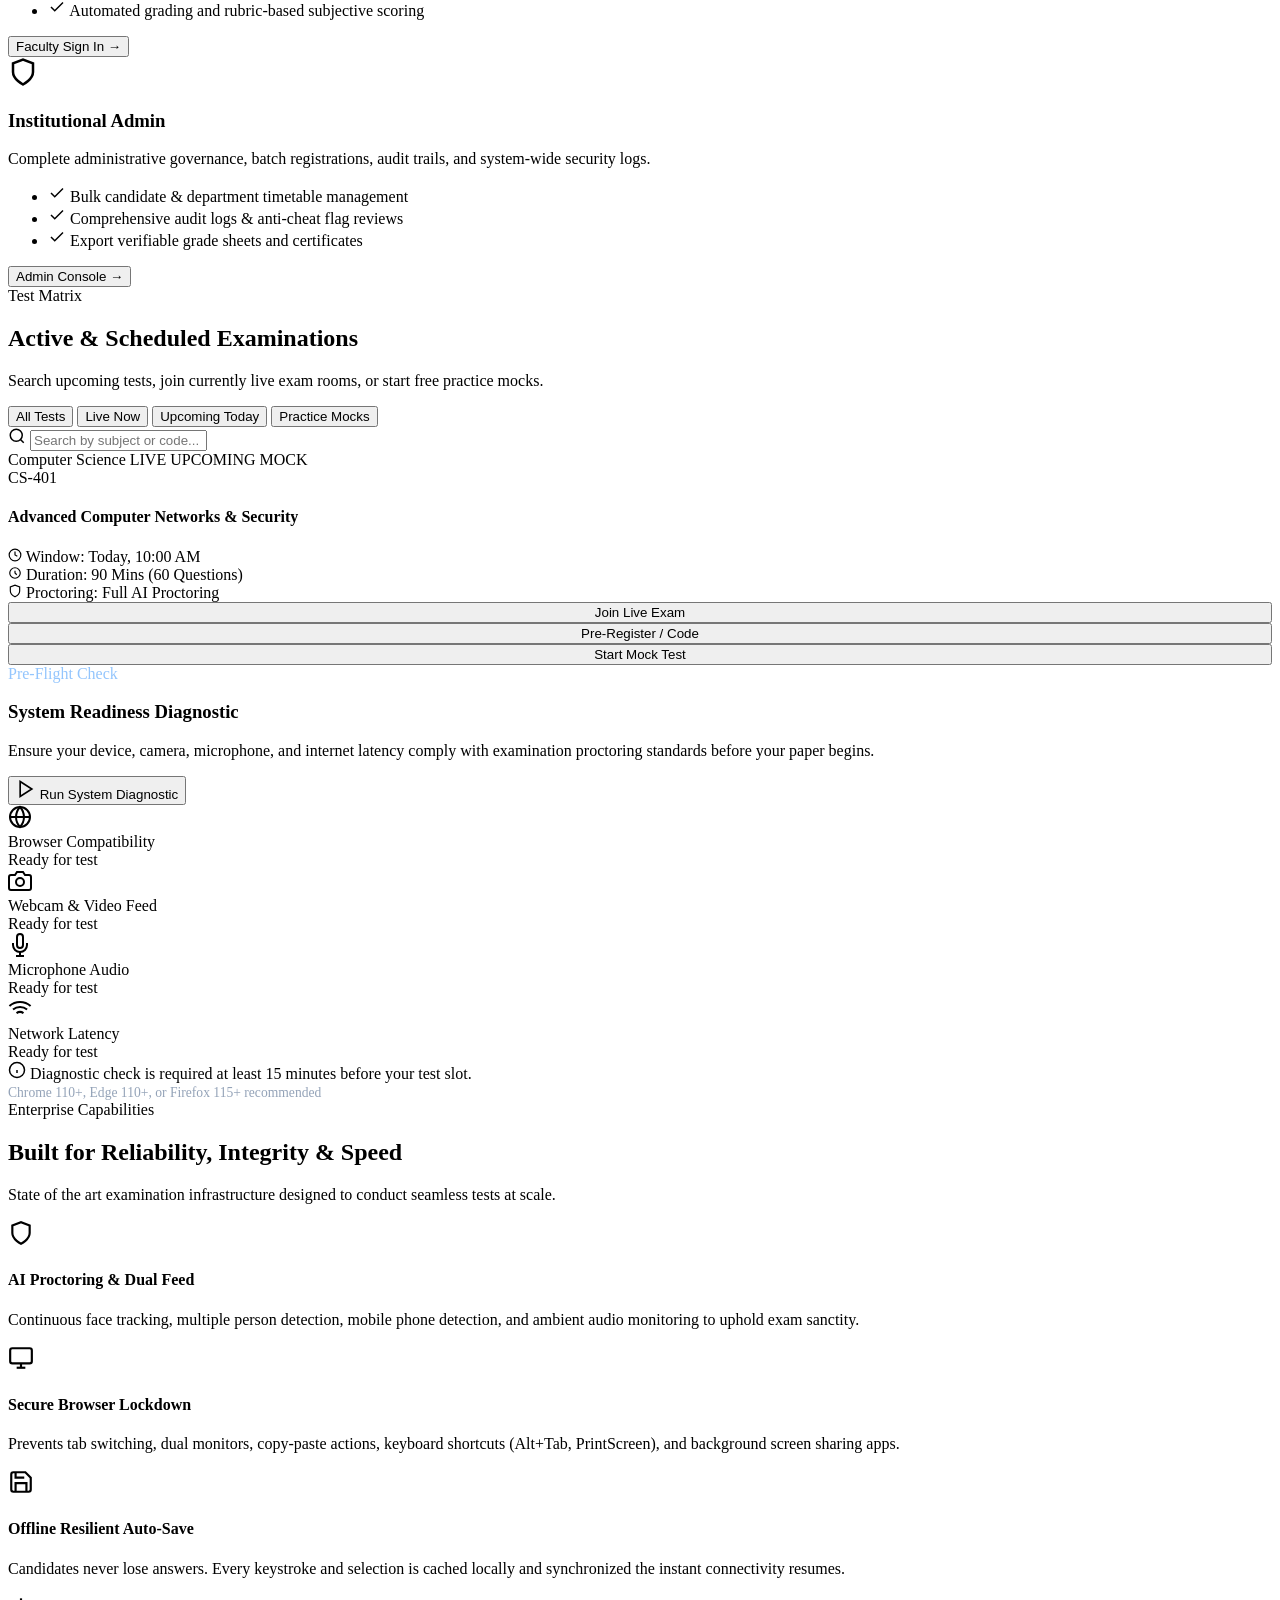
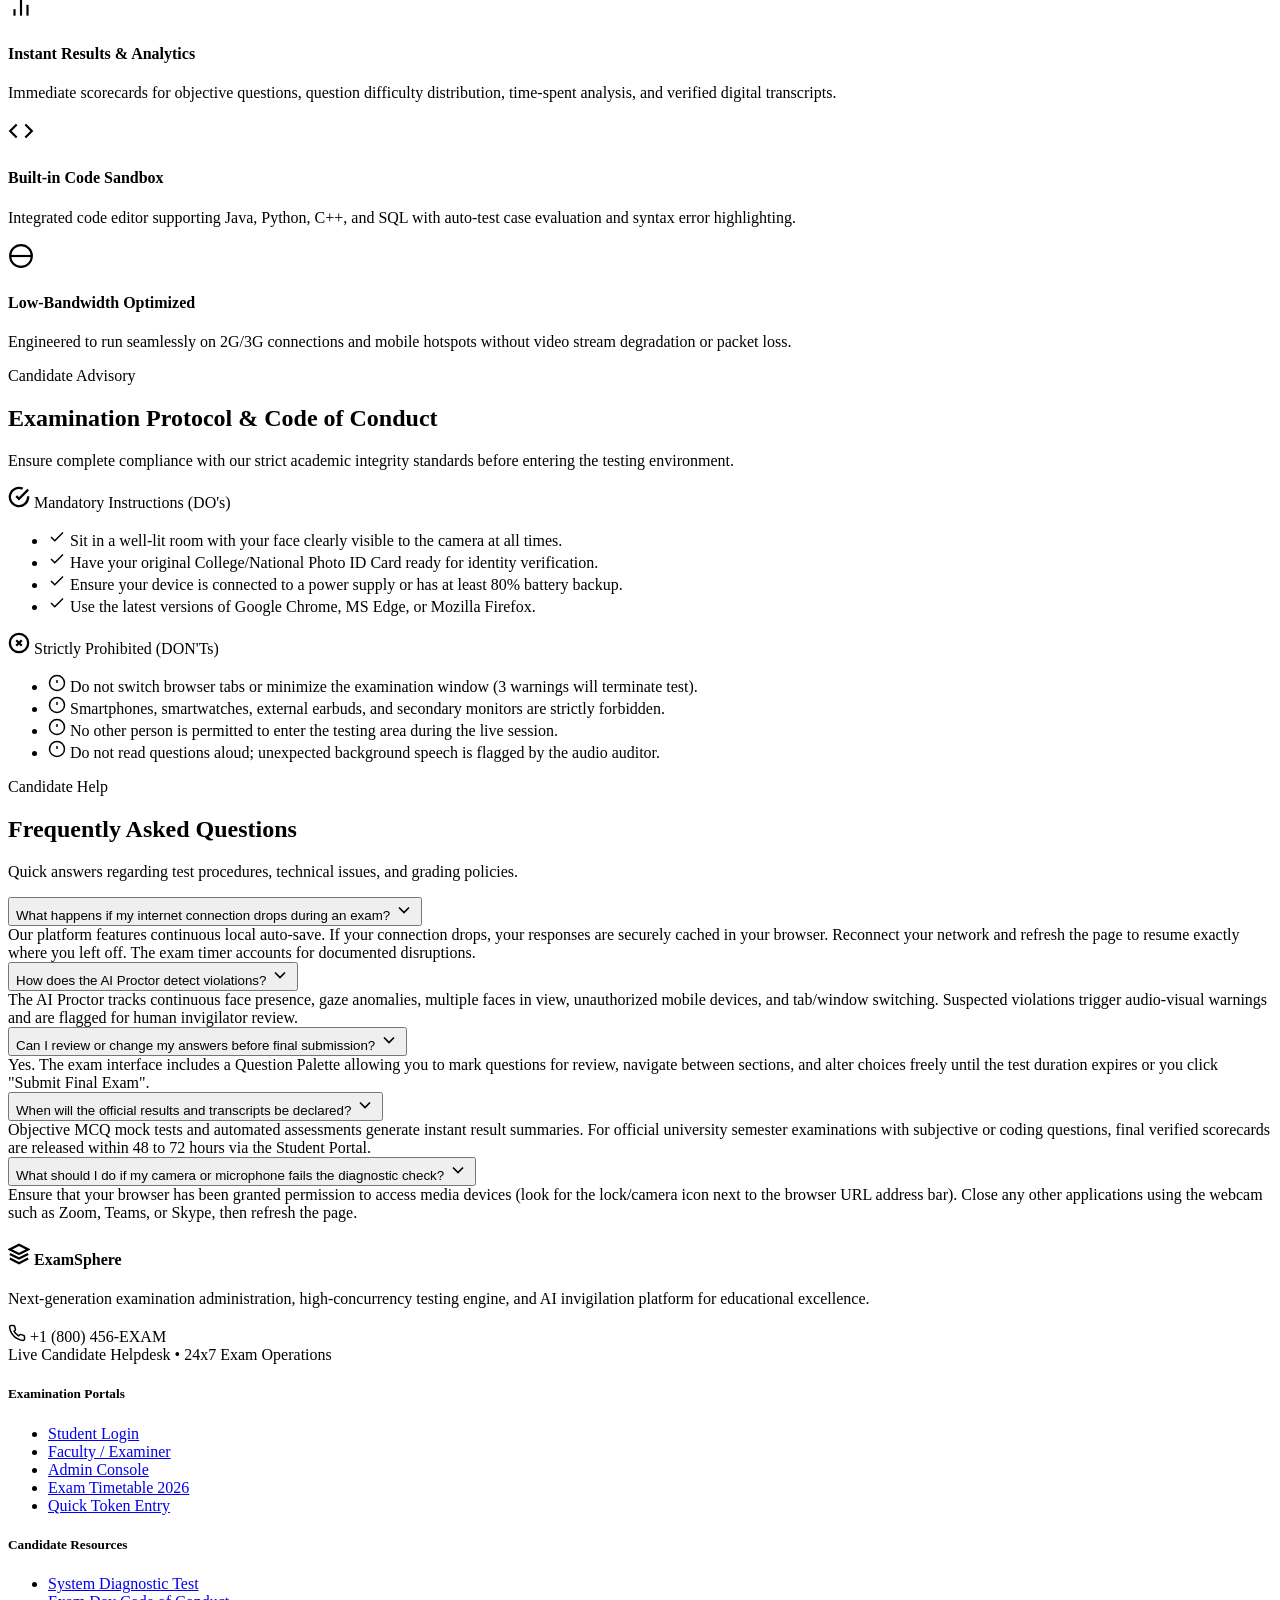
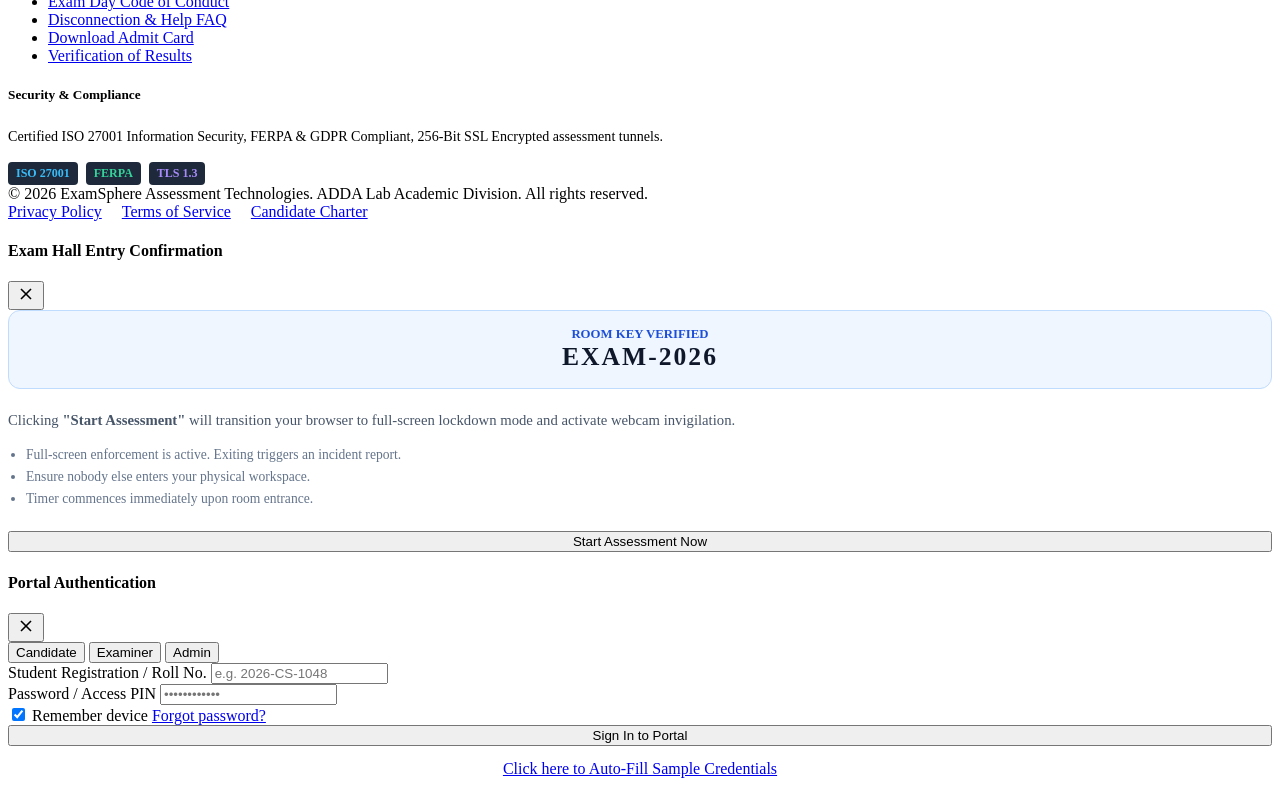
==== commit d643aac4: "Commiting the conflict" ====
--- a/demo/src/main/resources/templates/index.html
+++ b/demo/src/main/resources/templates/index.html
@@ -3,7 +3,9 @@
 <head>
   <meta charset="UTF-8">
   <meta name="viewport" content="width=device-width, initial-scale=1.0">
-  <title>ExamSphere | Smart & Secure Online Examination Portal</title>
+
+
+  <title>Exam Portal 1</title>
   <meta name="description" content="Next-generation online examination portal with AI-proctoring, browser lockdown, real-time sync, and granular performance analytics.">
   
   <!-- Google Fonts: Inter & Outfit -->
@@ -15,7 +17,9 @@
   <link rel="stylesheet" th:href="@{/css/portal.css}" href="/css/portal.css">
 </head>
 <body>
-
+  <div>
+    This is my first Thymeleaf template. Welcome to Exam Portal 1!
+  </div>
   <!-- Top Announcement Bar -->
   <div class="announcement-bar">
     <div class="container announcement-content">
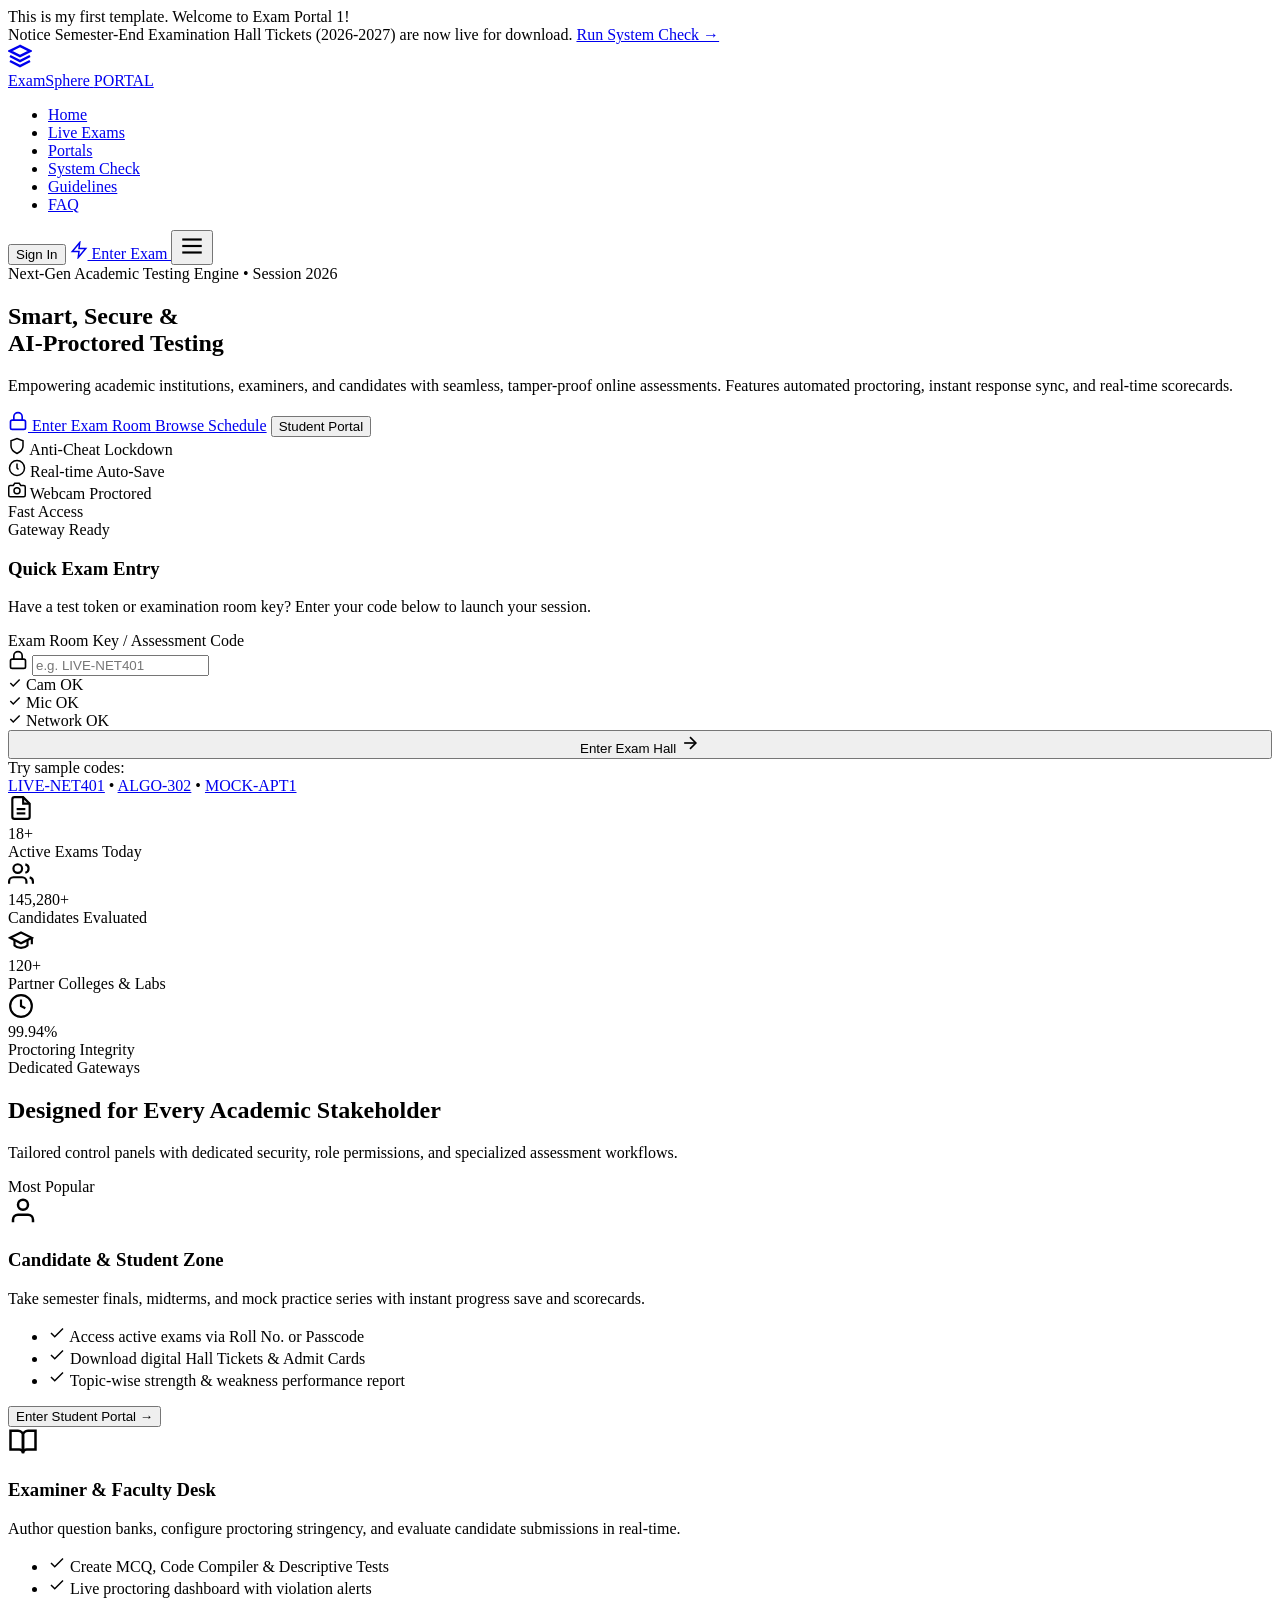
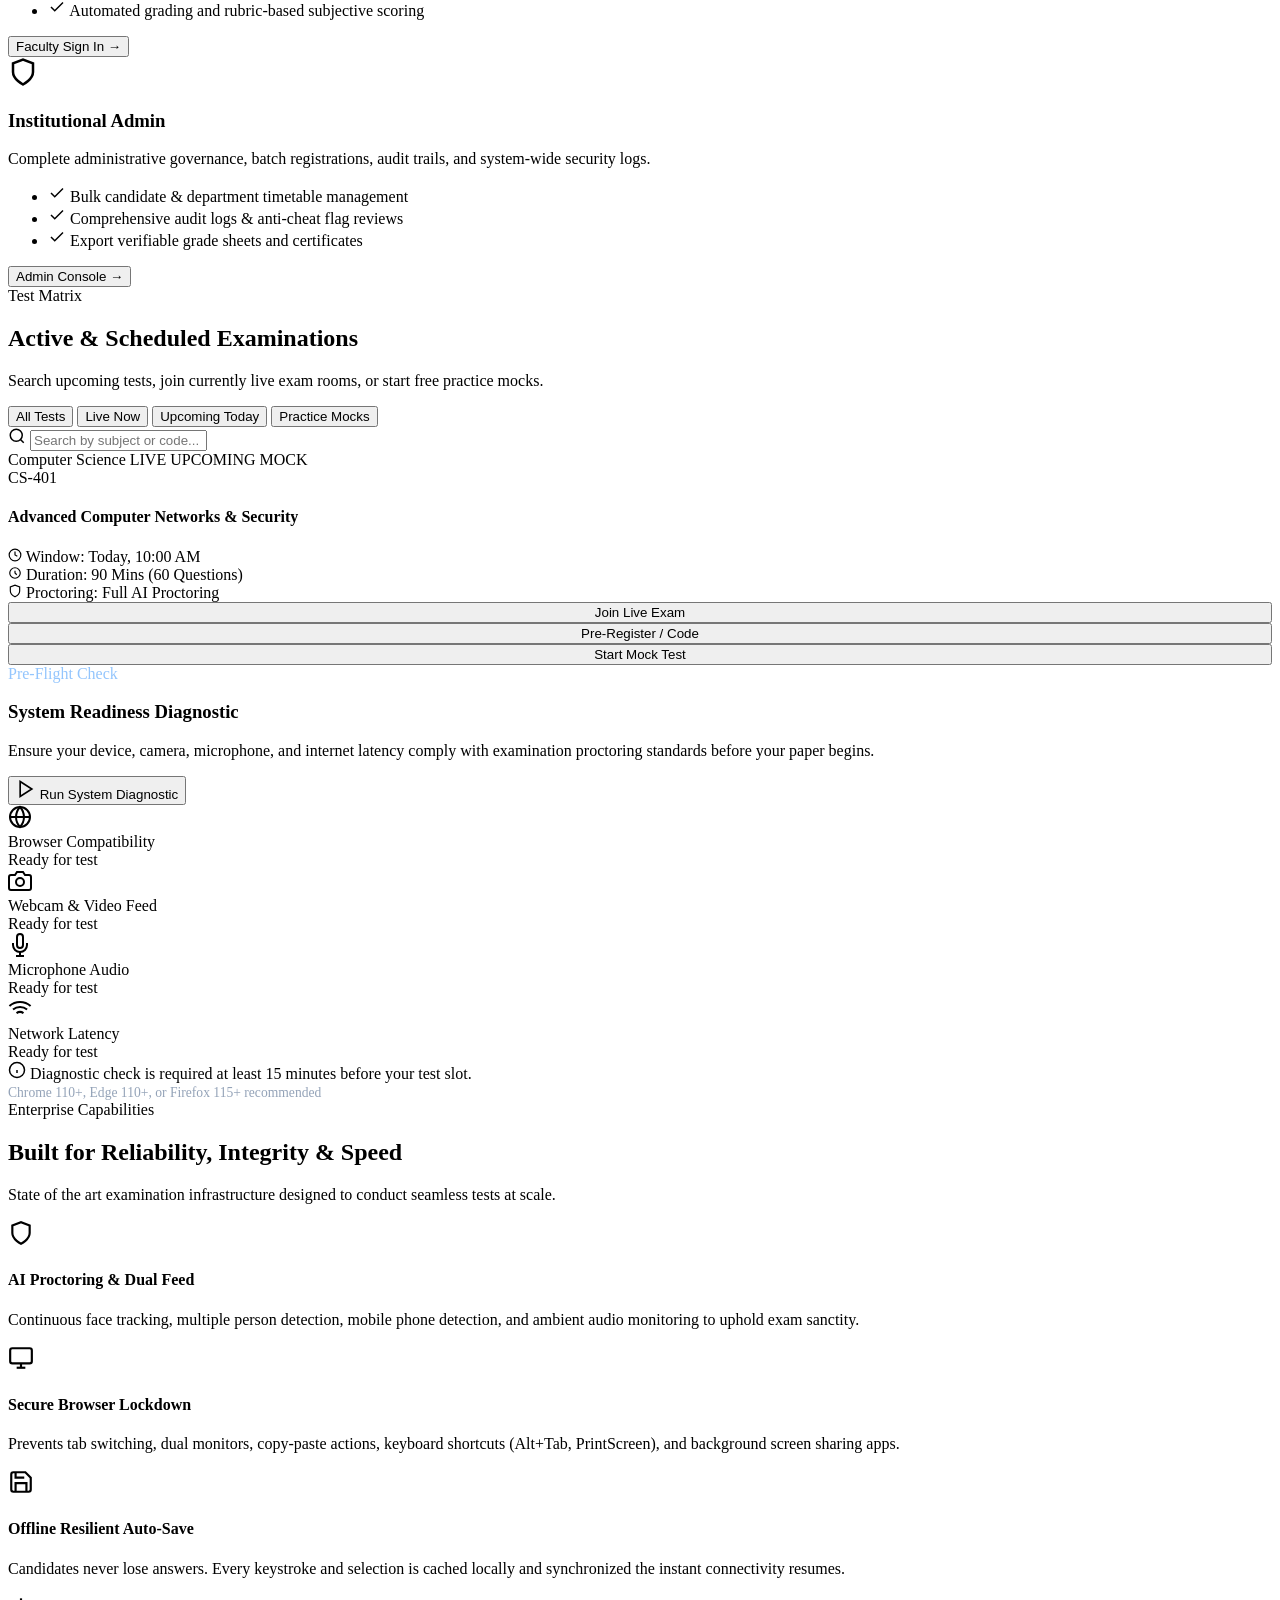
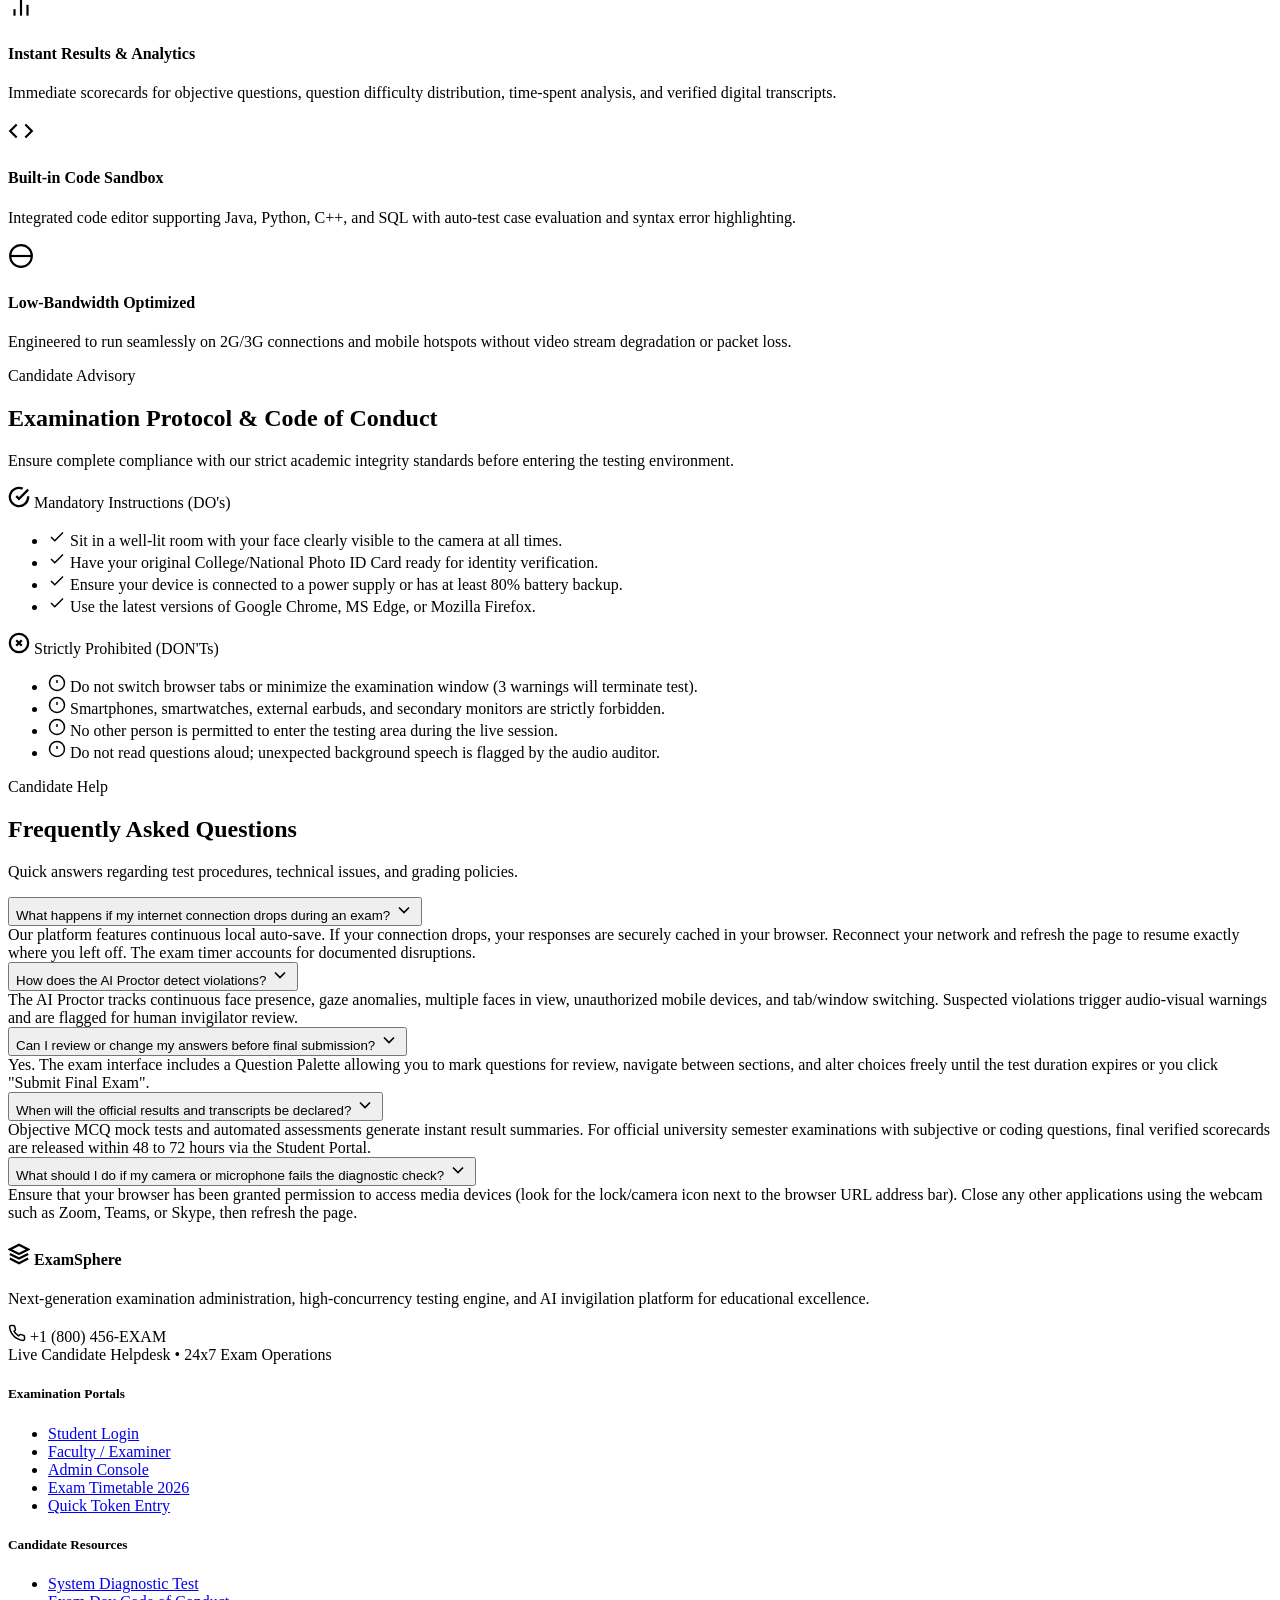
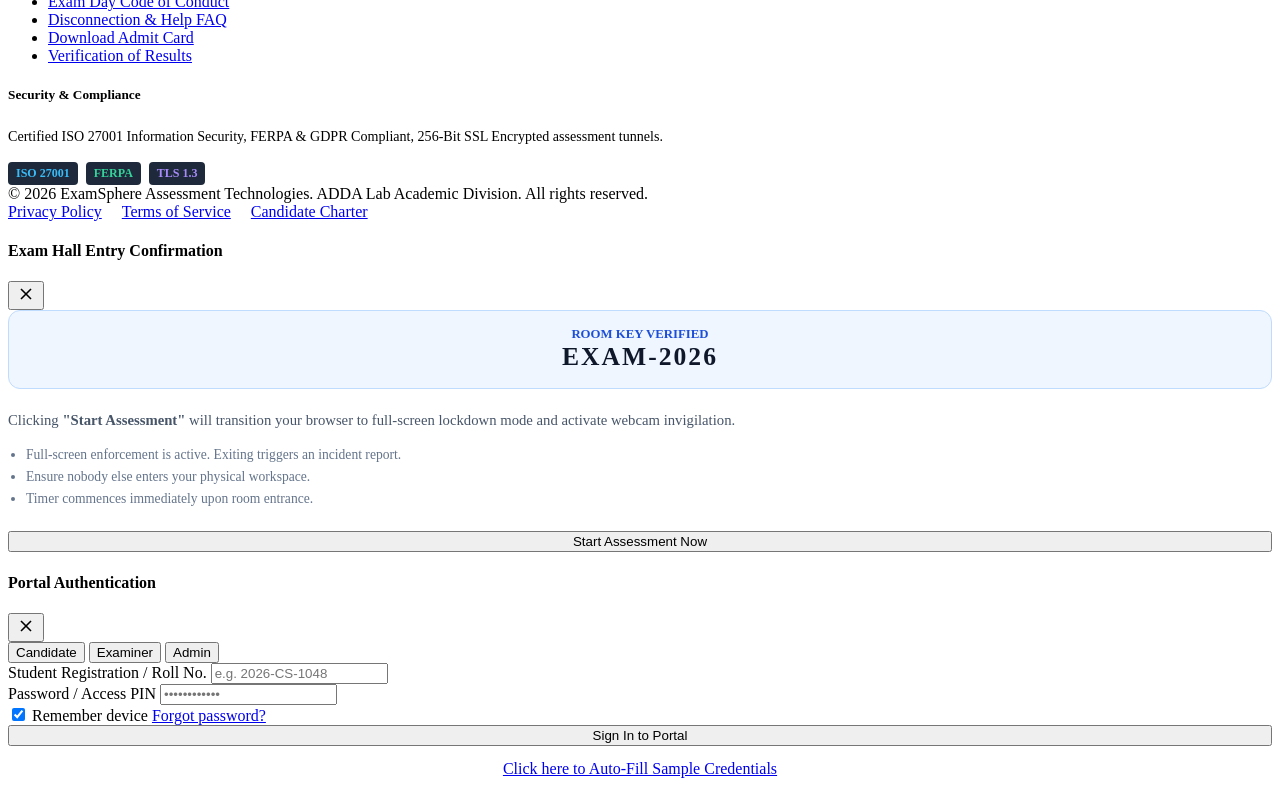
==== commit c82a4f4d: "changin in conflict 1" ====
--- a/demo/src/main/resources/templates/index.html
+++ b/demo/src/main/resources/templates/index.html
@@ -18,7 +18,7 @@
 </head>
 <body>
   <div>
-    This is my first Thymeleaf template. Welcome to Exam Portal 1!
+    This is my first template. Welcome to Exam Portal 1!
   </div>
   <!-- Top Announcement Bar -->
   <div class="announcement-bar">
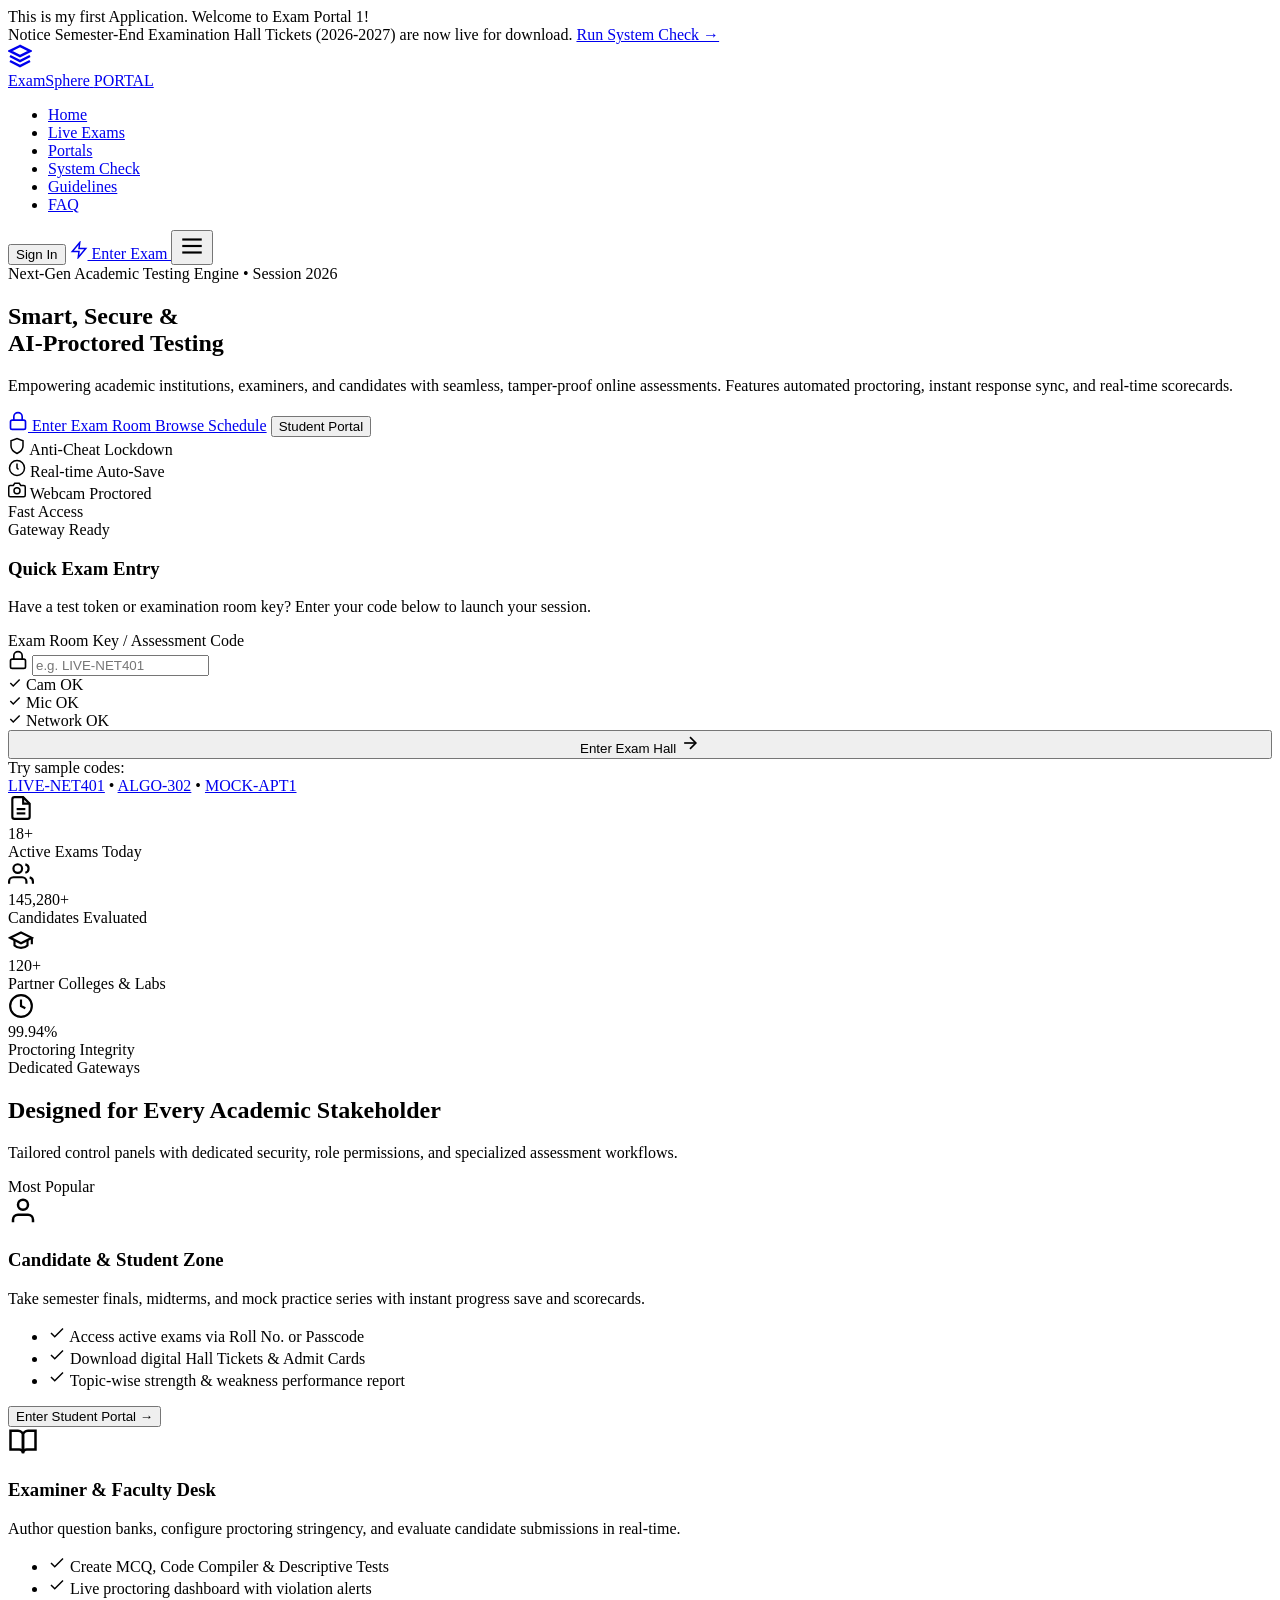
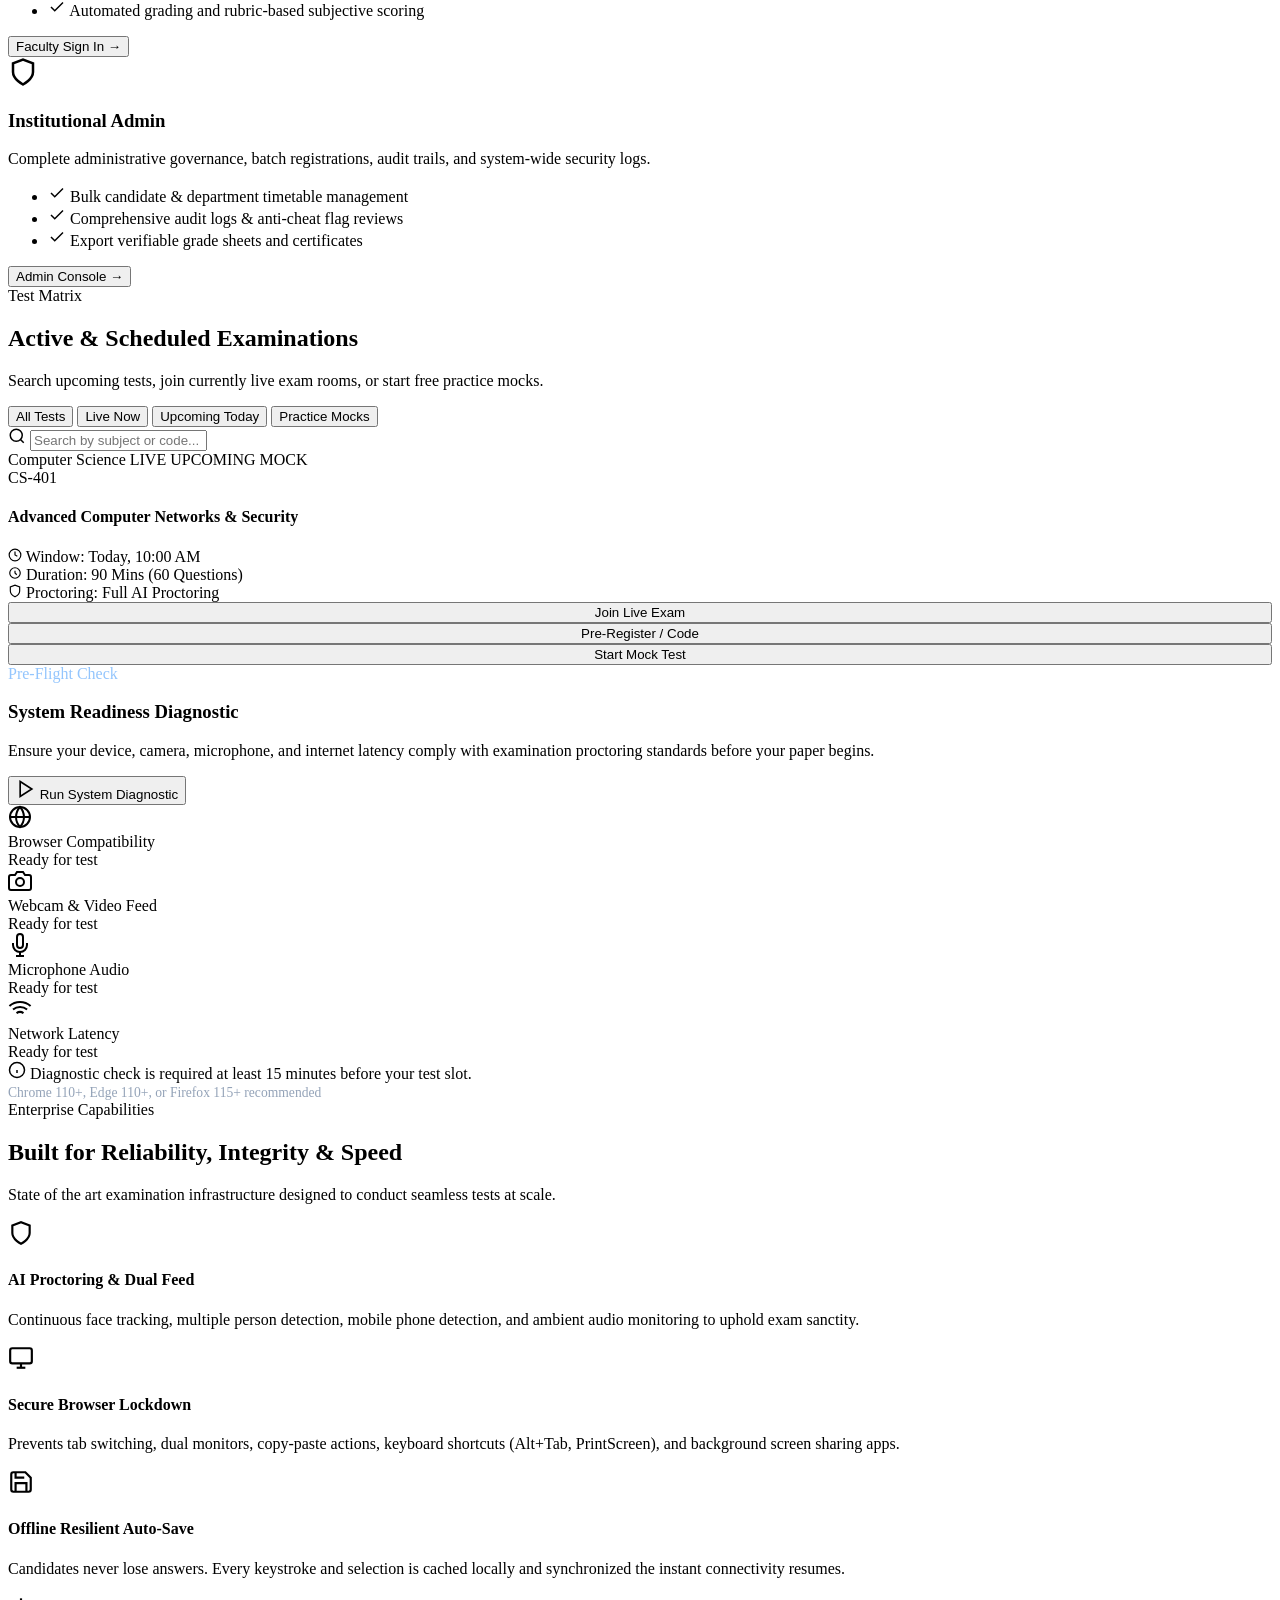
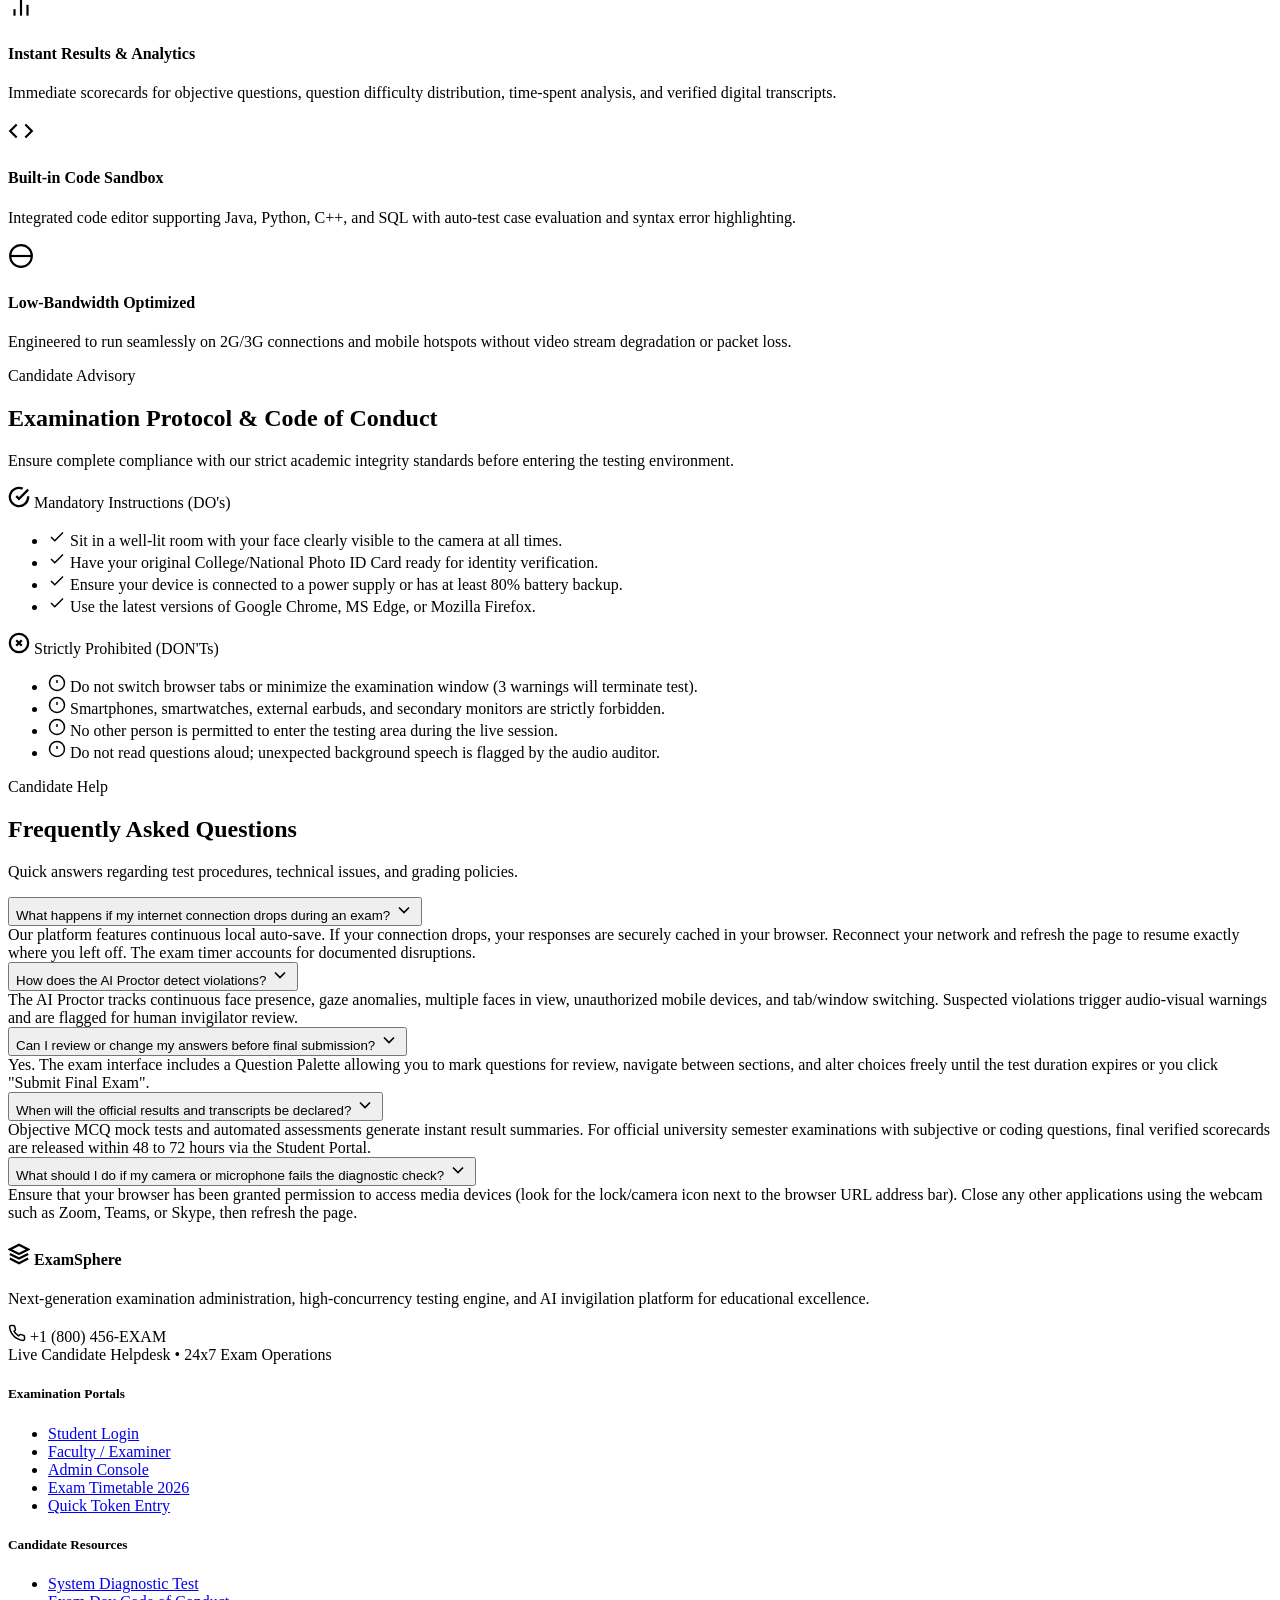
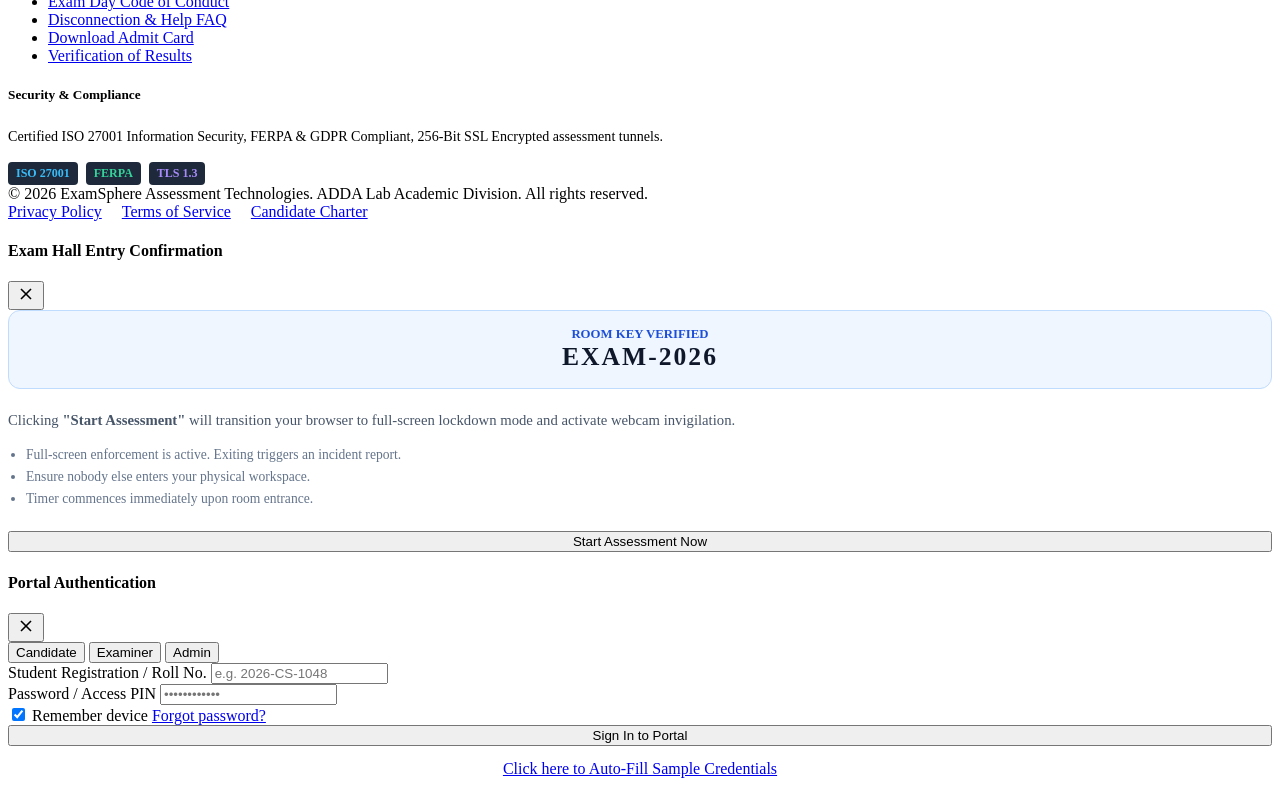
==== commit aee94511: "Commiting the conflic" ====
--- a/demo/src/main/resources/templates/index.html
+++ b/demo/src/main/resources/templates/index.html
@@ -18,7 +18,7 @@
 </head>
 <body>
   <div>
-    This is my first template. Welcome to Exam Portal 1!
+    This is my first Application. Welcome to Exam Portal 1!
   </div>
   <!-- Top Announcement Bar -->
   <div class="announcement-bar">
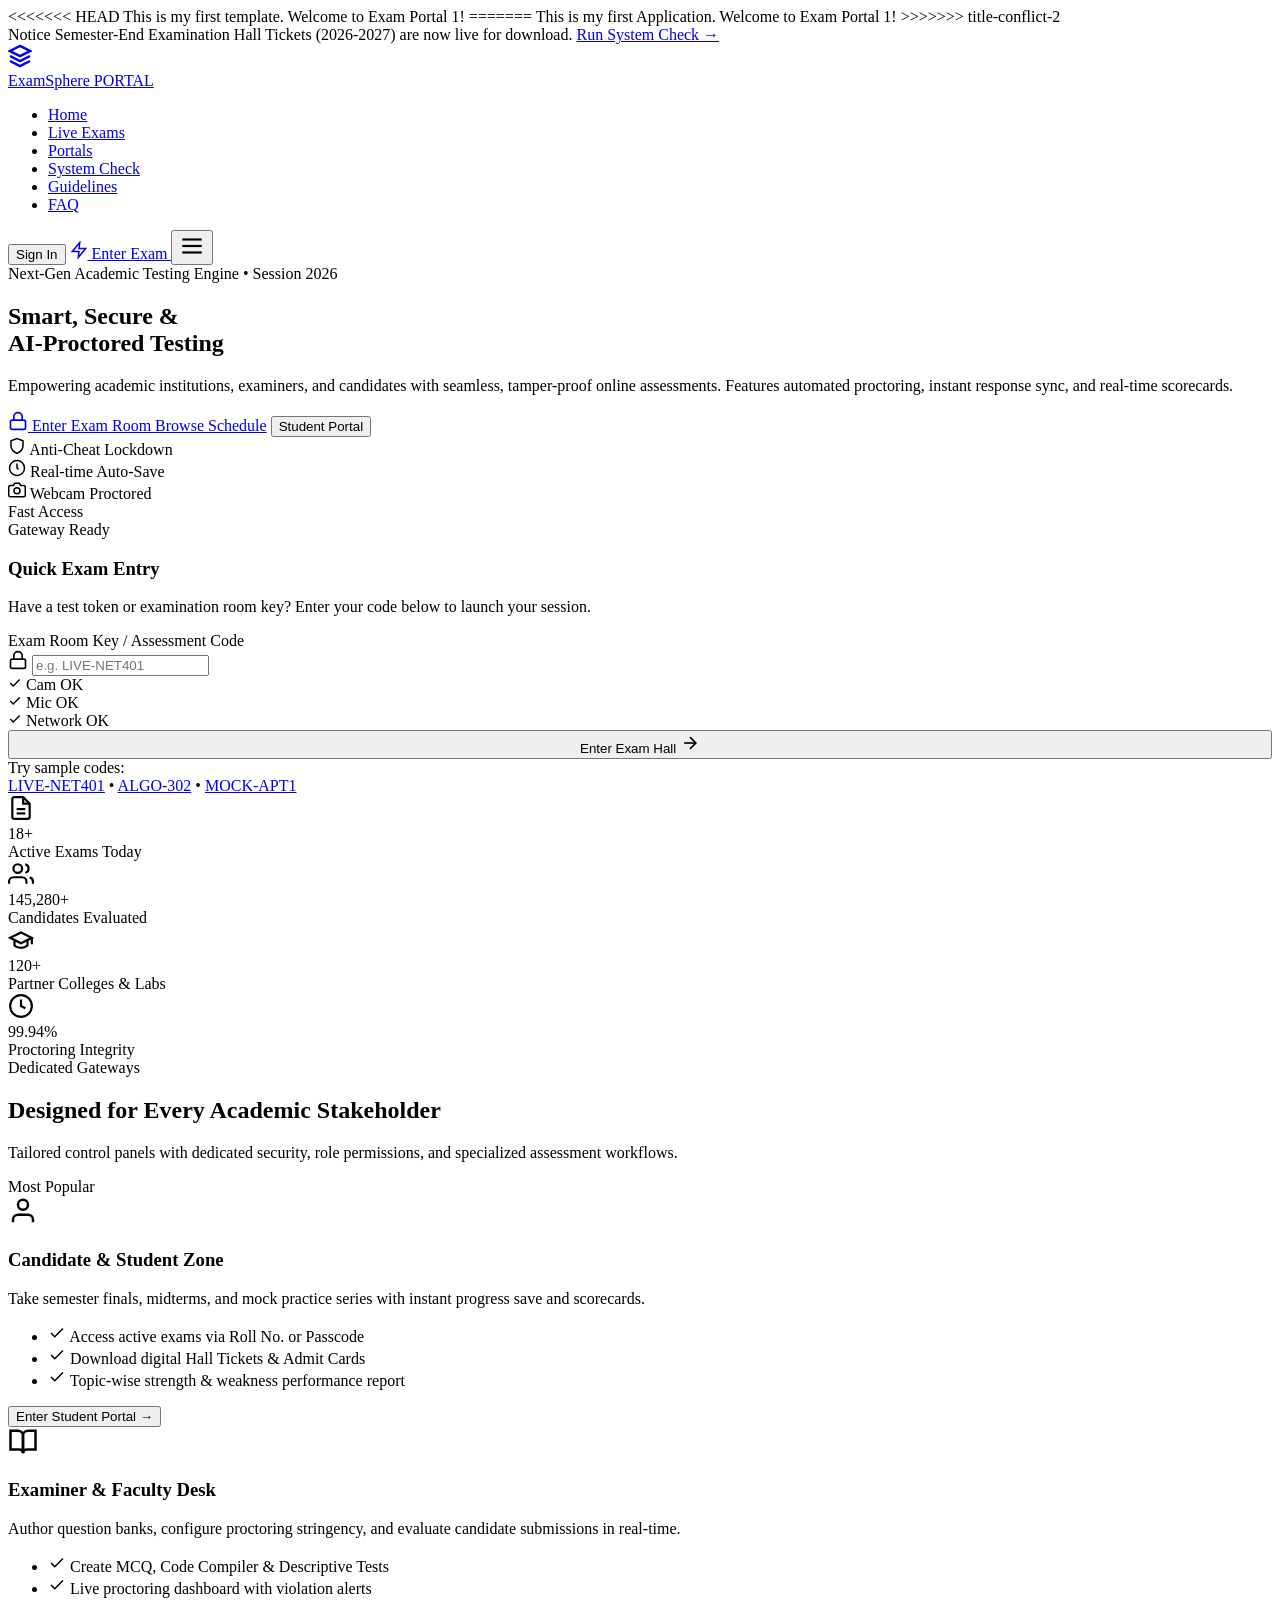
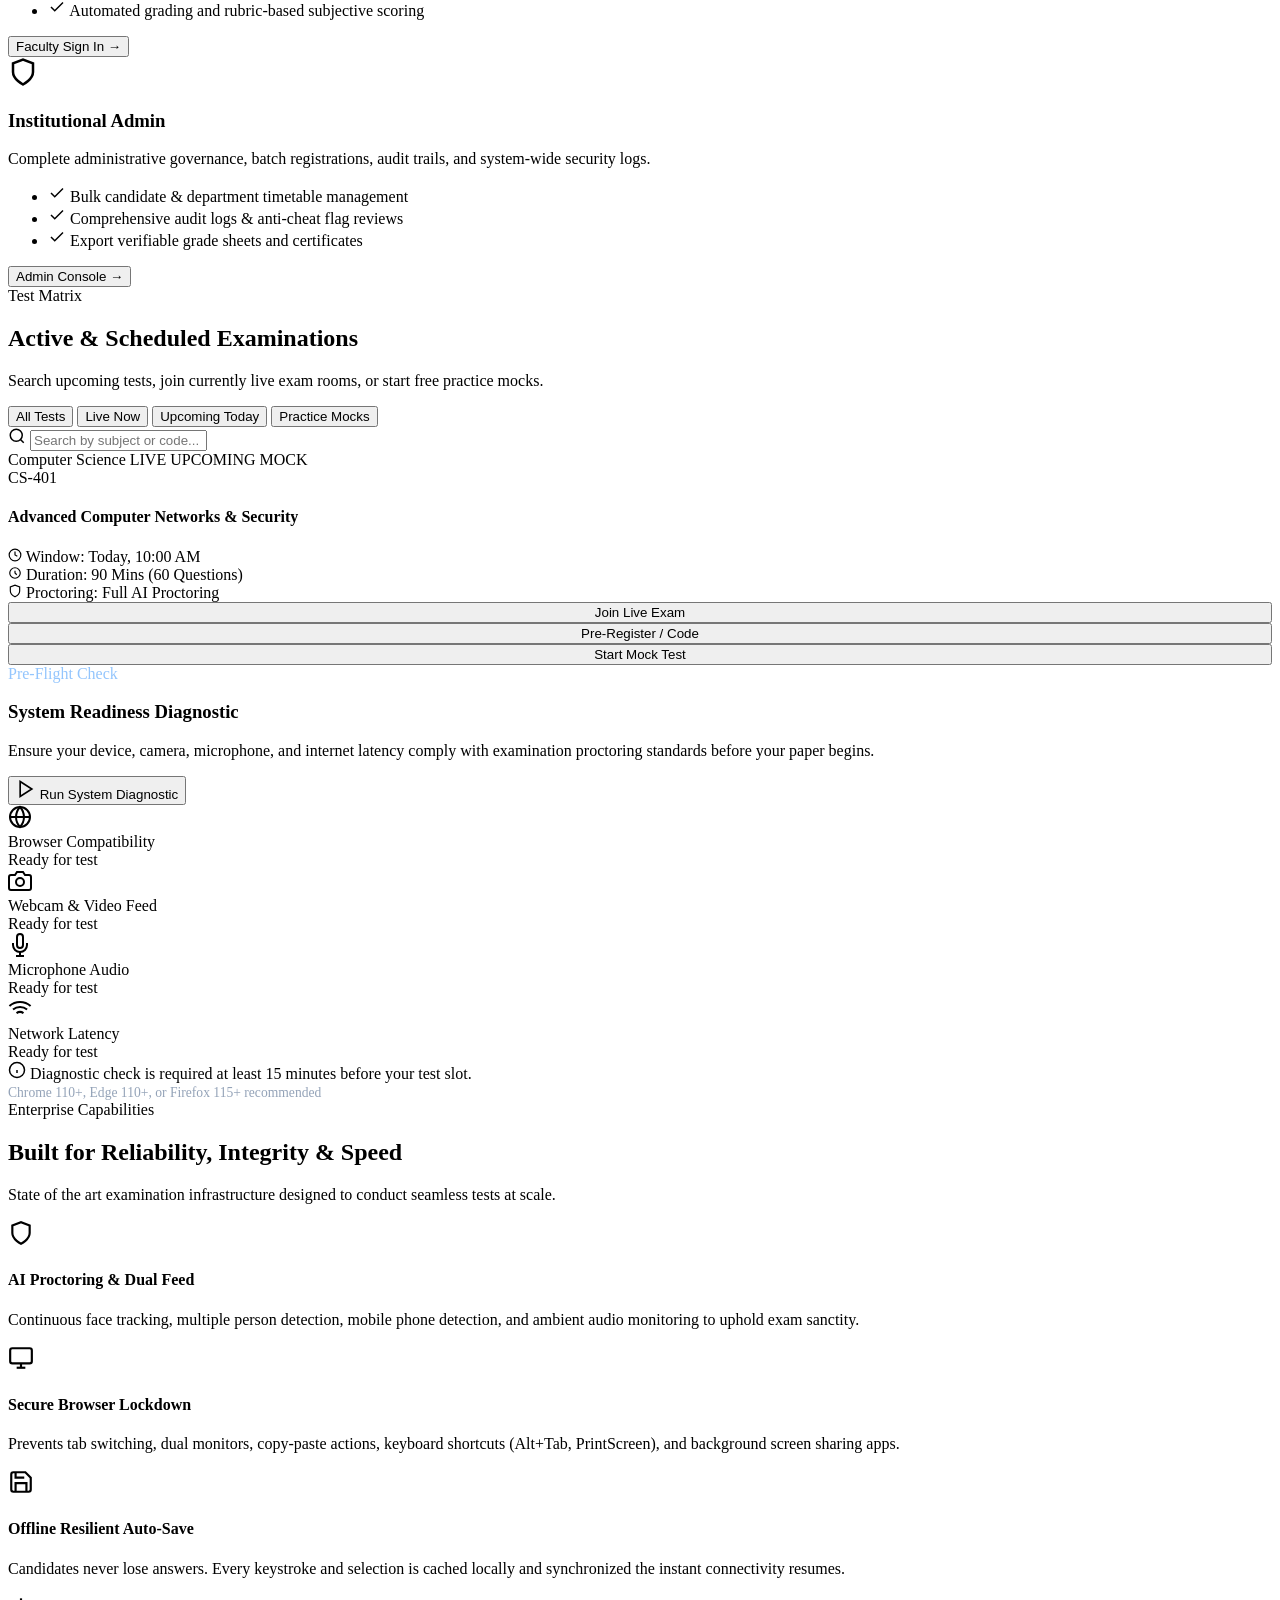
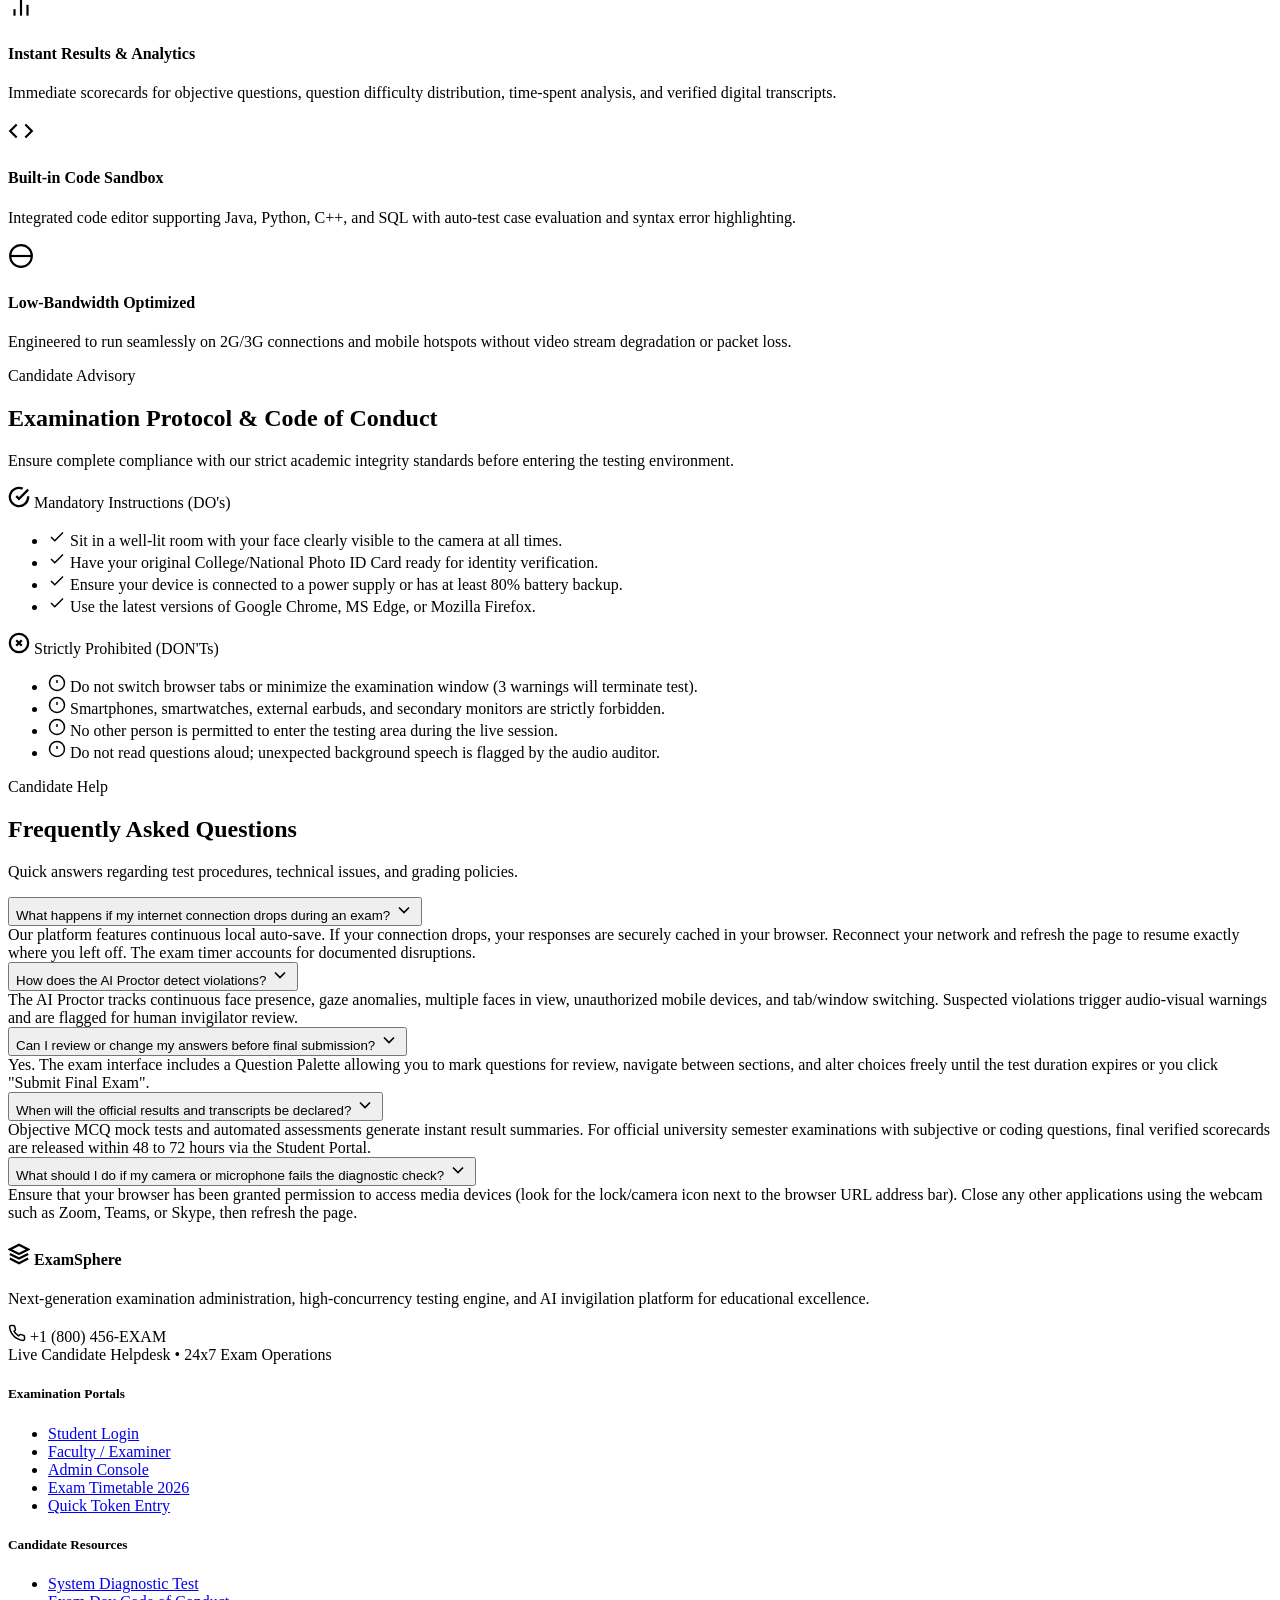
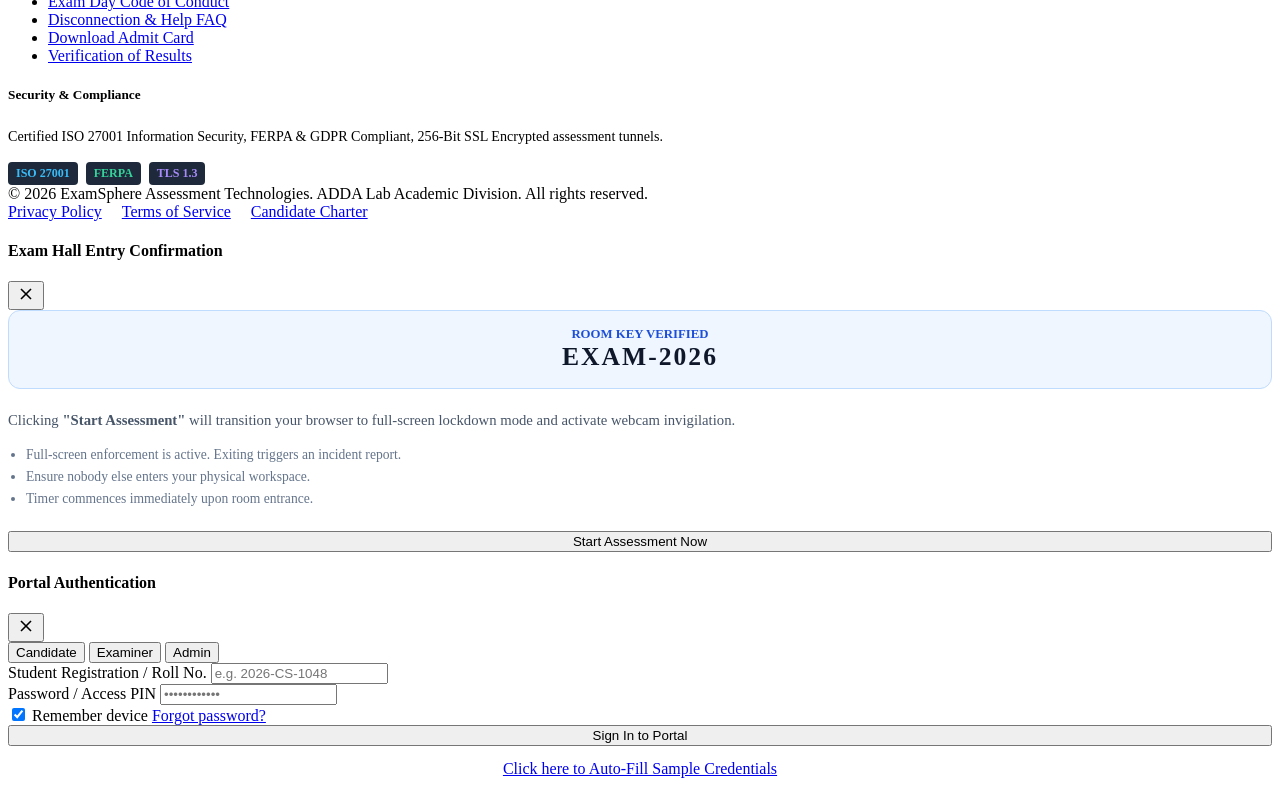
==== commit 93ec141c: "changing in the javascript" ====
--- a/demo/src/main/resources/templates/index.html
+++ b/demo/src/main/resources/templates/index.html
@@ -18,7 +18,11 @@
 </head>
 <body>
   <div>
+<<<<<<< HEAD
+    This is my first template. Welcome to Exam Portal 1!
+=======
     This is my first Application. Welcome to Exam Portal 1!
+>>>>>>> title-conflict-2
   </div>
   <!-- Top Announcement Bar -->
   <div class="announcement-bar">
